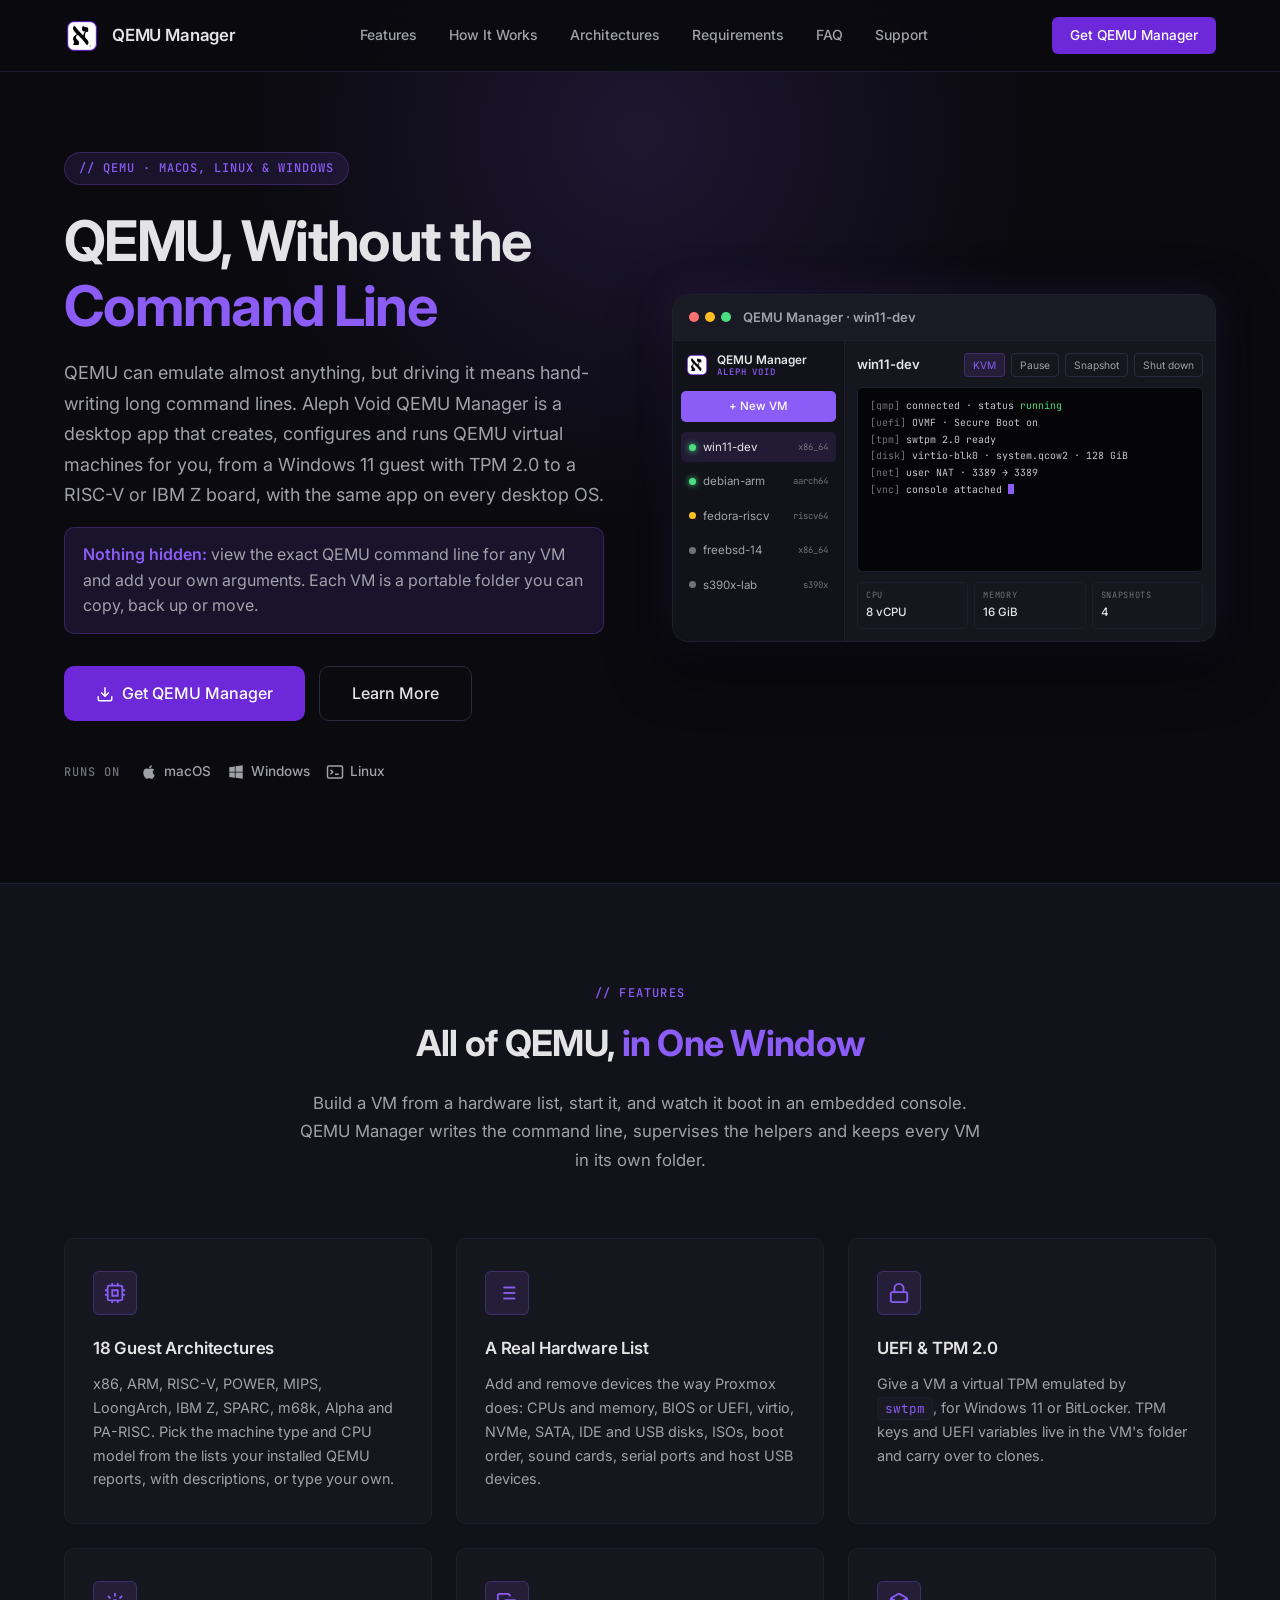
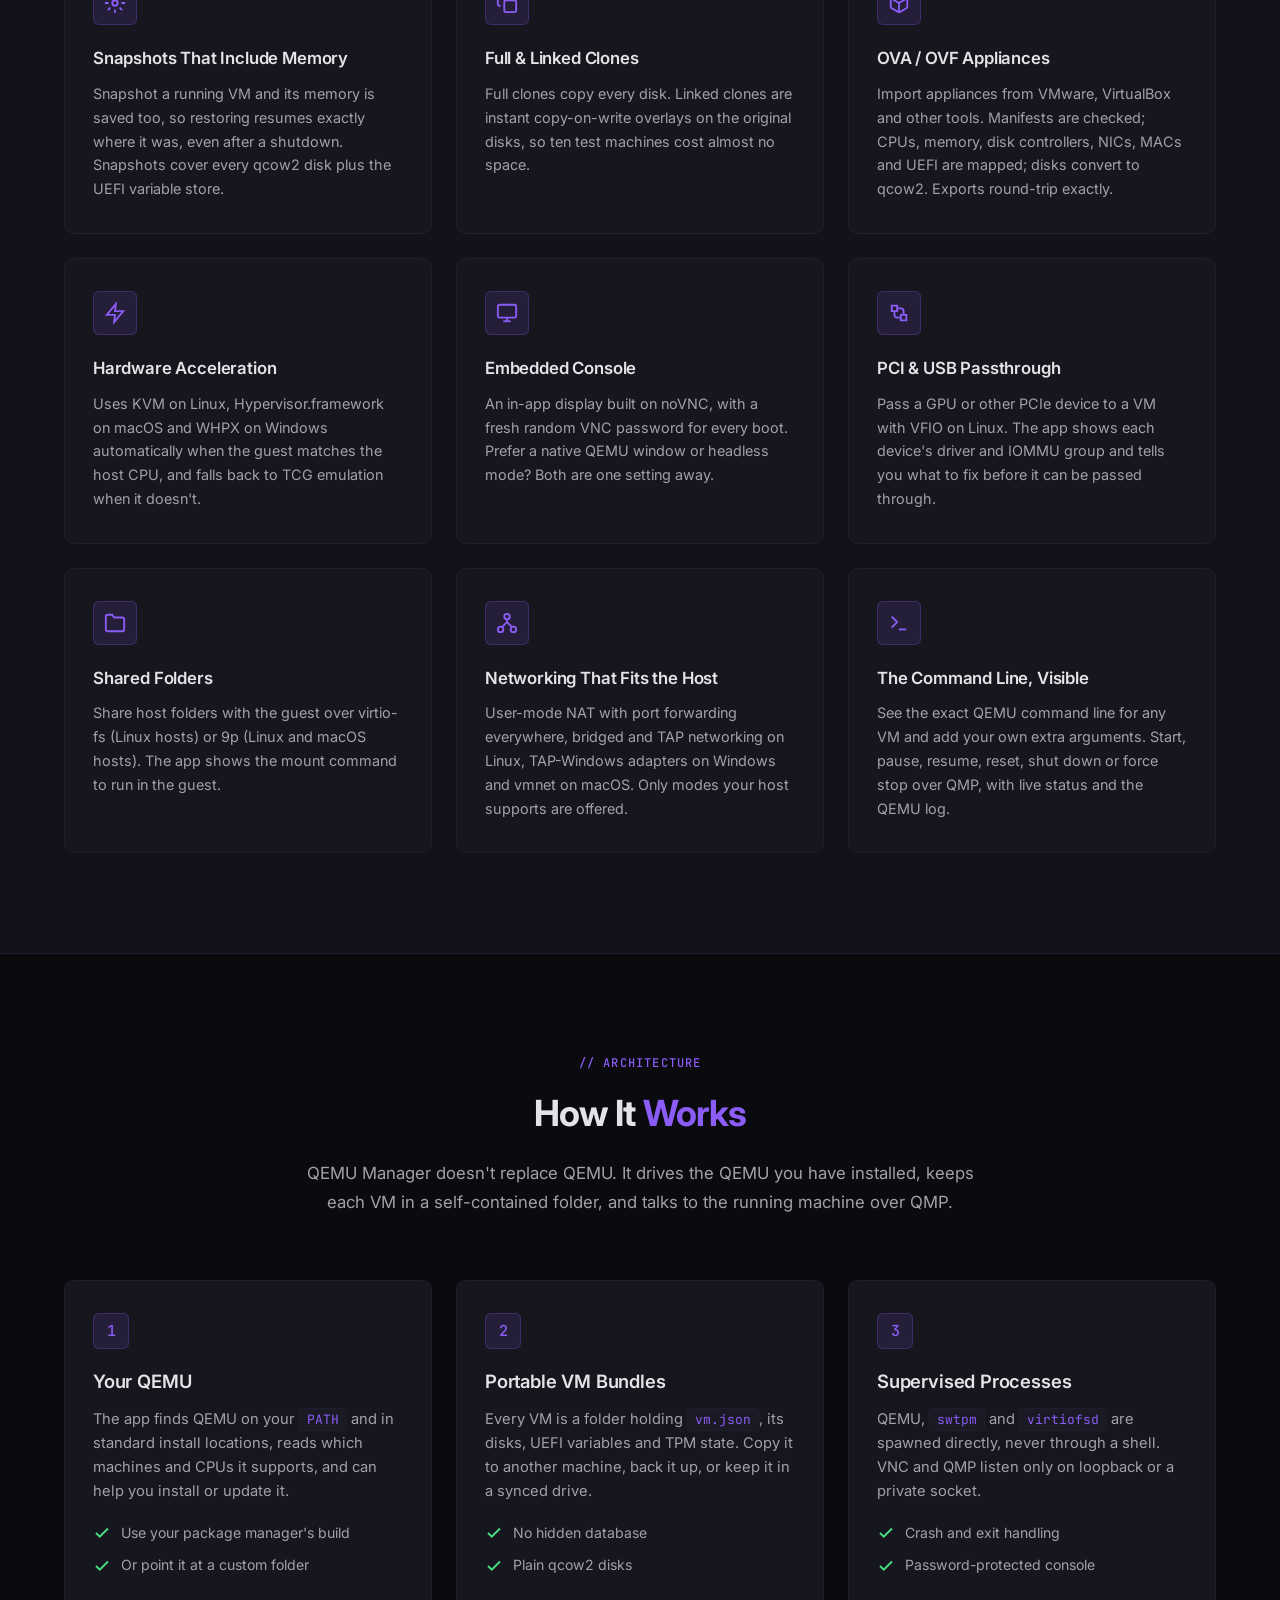
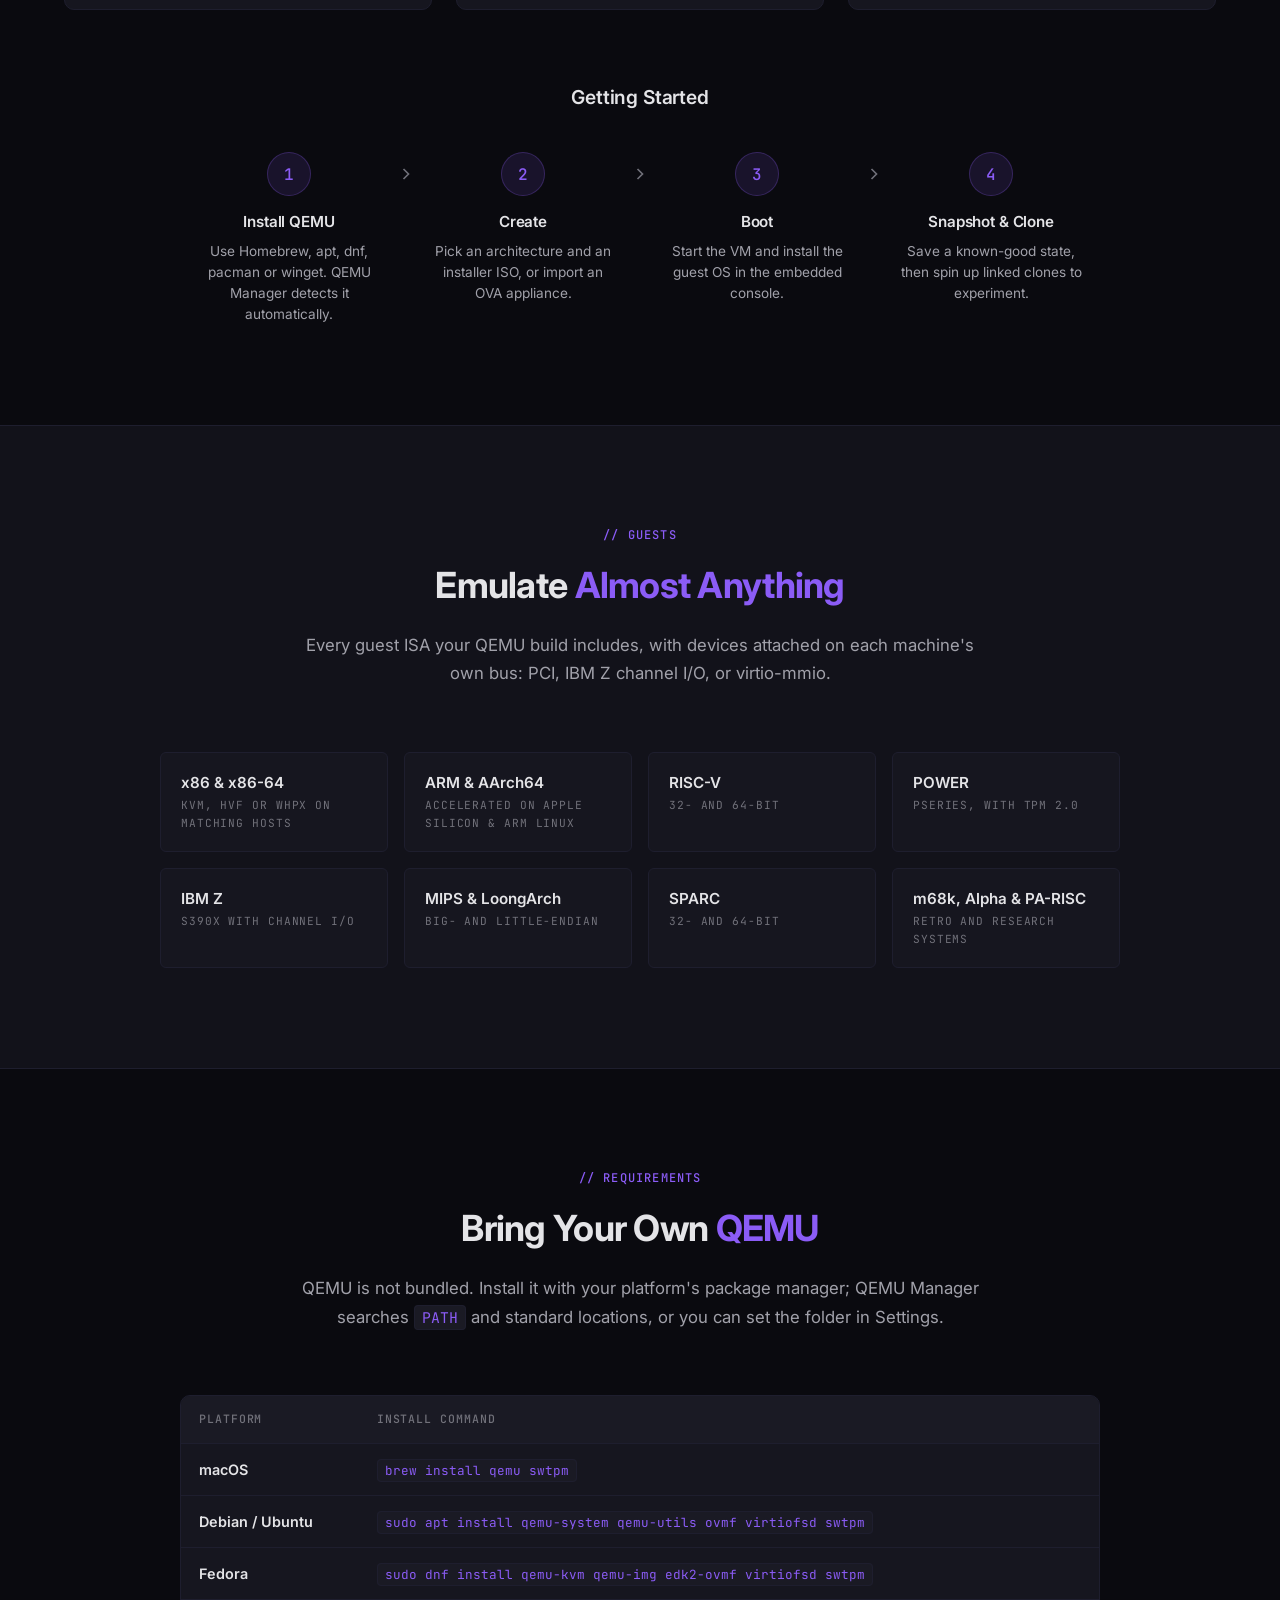
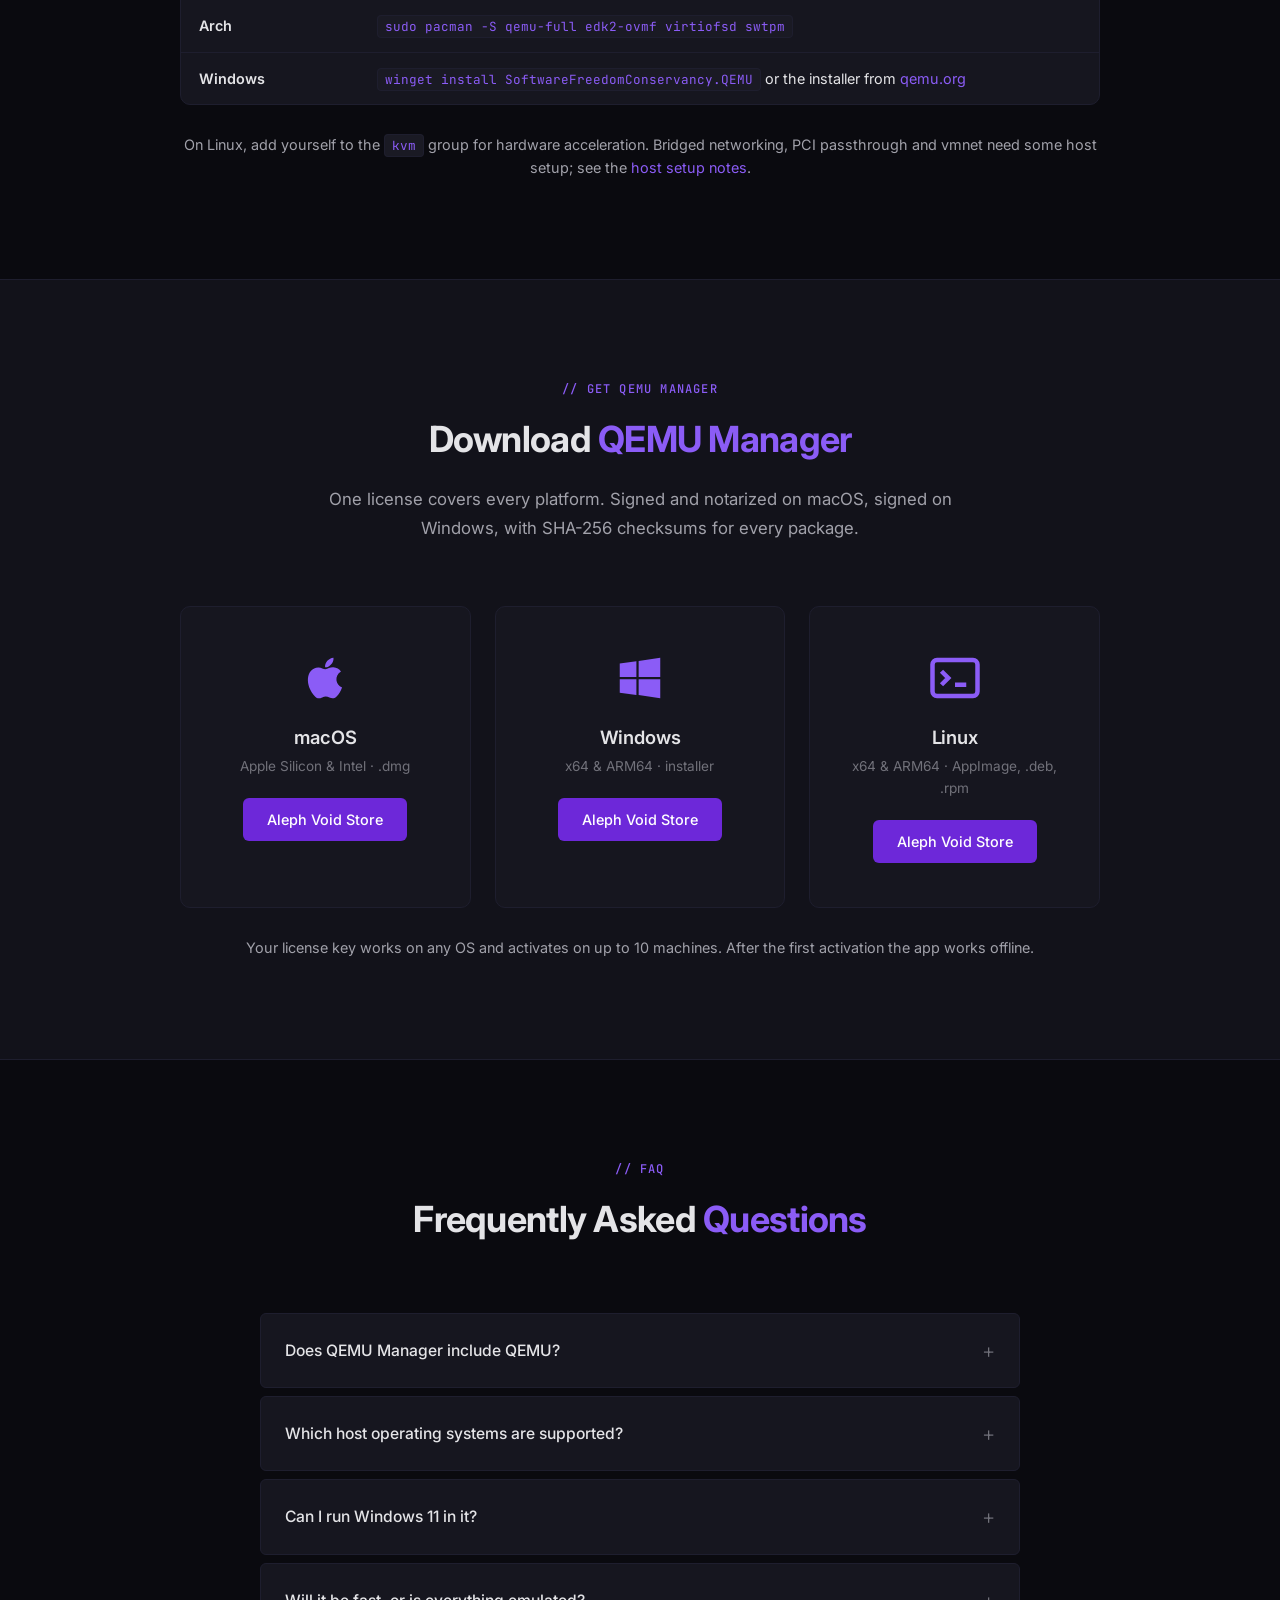
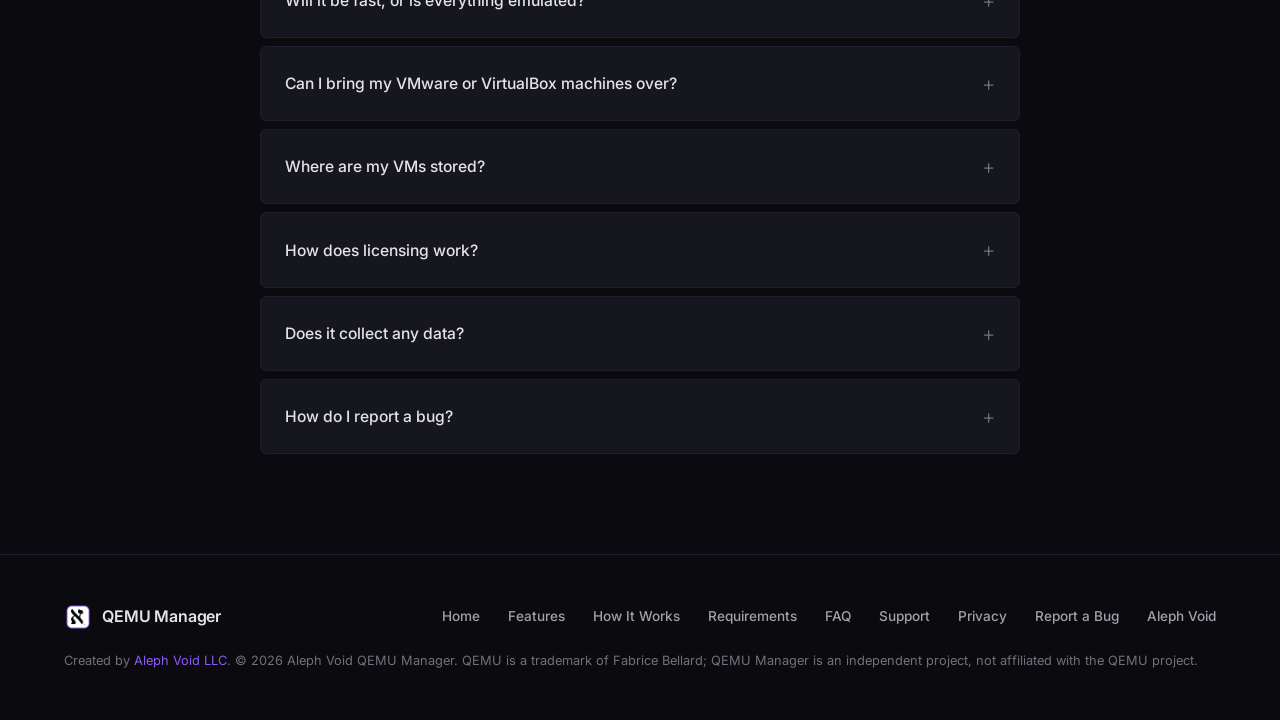
==== index.html @ 71106c8d "Add QEMU Manager marketing site Landing page, support page (GitHub issues) and privacy policy, style" ====
<!DOCTYPE html>
<html lang="en">
<head>
  <meta charset="UTF-8" />
  <meta name="viewport" content="width=device-width, initial-scale=1.0" />
  <title>Aleph Void QEMU Manager &mdash; Virtual Machines Without the Command Line</title>
  <meta name="description" content="Aleph Void QEMU Manager is a desktop app for creating, configuring and running QEMU virtual machines on macOS, Linux and Windows. 18 guest architectures, UEFI and TPM 2.0, snapshots, clones, OVA import/export, PCI passthrough and an embedded console." />
  <link rel="icon" href="/favicon.ico" sizes="48x48" />
  <link rel="icon" type="image/svg+xml" href="assets/img/logo.svg" />
  <link rel="icon" type="image/png" href="assets/img/app-icon.png" sizes="256x256" />

  <!-- Open Graph -->
  <meta property="og:type" content="website" />
  <meta property="og:site_name" content="Aleph Void QEMU Manager" />
  <meta property="og:url" content="https://qemu-manager.alephvoid.com/" />
  <meta property="og:title" content="Aleph Void QEMU Manager — Virtual Machines Without the Command Line" />
  <meta property="og:description" content="Create, configure and run QEMU virtual machines on macOS, Linux and Windows. 18 guest architectures, UEFI, TPM 2.0, snapshots, clones, OVA appliances and an embedded console." />
  <meta property="og:image" content="https://qemu-manager.alephvoid.com/assets/img/app-icon.png" />
  <meta property="og:image:type" content="image/png" />
  <meta property="og:image:width" content="256" />
  <meta property="og:image:height" content="256" />
  <meta property="og:image:alt" content="QEMU Manager icon" />

  <!-- Twitter Card -->
  <meta name="twitter:card" content="summary" />
  <meta name="twitter:title" content="Aleph Void QEMU Manager — Virtual Machines Without the Command Line" />
  <meta name="twitter:description" content="A desktop manager for QEMU virtual machines on macOS, Linux and Windows. 18 guest architectures, snapshots, clones, OVA import/export and an embedded console." />
  <meta name="twitter:image" content="https://qemu-manager.alephvoid.com/assets/img/app-icon.png" />
  <meta name="twitter:image:alt" content="QEMU Manager icon" />
  <link rel="preconnect" href="https://fonts.googleapis.com" />
  <link rel="preconnect" href="https://fonts.gstatic.com" crossorigin />
  <link href="https://fonts.googleapis.com/css2?family=Inter:wght@300;400;500;600;700&family=JetBrains+Mono:wght@400;500&display=swap" rel="stylesheet" />
  <link rel="stylesheet" href="styles.css" />
</head>
<body>
  <!-- Navigation -->
  <nav id="nav">
    <div class="nav-inner">
      <a href="#" class="nav-brand">
        <img class="nav-logo" src="assets/img/app-icon.png" alt="QEMU Manager" />
        <span>QEMU Manager</span>
      </a>
      <div class="nav-links">
        <a href="#features">Features</a>
        <a href="#how-it-works">How It Works</a>
        <a href="#architectures">Architectures</a>
        <a href="#requirements">Requirements</a>
        <a href="#faq">FAQ</a>
        <a href="support.html">Support</a>
      </div>
      <div class="nav-actions">
        <a href="#install" class="btn btn-sm btn-primary">Get QEMU Manager</a>
      </div>
      <button class="mobile-menu-btn" id="mobile-menu-btn" aria-label="Menu">
        <span></span><span></span><span></span>
      </button>
    </div>
    <div class="mobile-menu" id="mobile-menu">
      <a href="#features">Features</a>
      <a href="#how-it-works">How It Works</a>
      <a href="#architectures">Architectures</a>
      <a href="#requirements">Requirements</a>
      <a href="#faq">FAQ</a>
      <a href="support.html">Support</a>
      <a href="#install" class="btn btn-primary">Get QEMU Manager</a>
    </div>
  </nav>

  <!-- Hero -->
  <section class="hero">
    <div class="container">
      <div class="hero-content">
        <div class="hero-badge">// QEMU &middot; macOS, Linux &amp; Windows</div>
        <h1>QEMU, Without the<br /><span class="text-gradient">Command Line</span></h1>
        <p class="hero-subtitle">
          QEMU can emulate almost anything, but driving it means hand-writing long command lines.
          Aleph Void QEMU Manager is a desktop app that creates, configures and runs QEMU virtual
          machines for you, from a Windows&nbsp;11 guest with TPM&nbsp;2.0 to a RISC-V or IBM&nbsp;Z
          board, with the same app on every desktop OS.
        </p>
        <p class="hero-claim">
          <strong>Nothing hidden:</strong> view the exact QEMU command line for any VM and add your
          own arguments. Each VM is a portable folder you can copy, back up or move.
        </p>
        <div class="hero-actions">
          <a href="#install" class="btn btn-primary btn-lg">
            <svg viewBox="0 0 24 24" fill="none" stroke="currentColor" stroke-width="2" class="btn-icon"><path d="M21 15v4a2 2 0 0 1-2 2H5a2 2 0 0 1-2-2v-4"/><polyline points="7 10 12 15 17 10"/><line x1="12" y1="15" x2="12" y2="3"/></svg>
            Get QEMU Manager
          </a>
          <a href="#features" class="btn btn-outline btn-lg">Learn More</a>
        </div>
        <div class="hero-platforms">
          <span class="hero-platforms-label">Runs on</span>
          <div class="platform-icons">
            <div class="platform-icon" title="macOS (Apple Silicon and Intel)">
              <svg viewBox="0 0 24 24" fill="currentColor"><path d="M17.05 20.28c-.98.95-2.05.8-3.08.35-1.09-.46-2.09-.48-3.24 0-1.44.62-2.2.44-3.06-.35C2.79 15.25 3.51 7.59 9.05 7.31c1.35.07 2.29.74 3.08.8 1.18-.24 2.31-.93 3.57-.84 1.51.12 2.65.72 3.4 1.8-3.12 1.87-2.38 5.98.48 7.13-.57 1.5-1.31 2.99-2.54 4.09zM12.03 7.25c-.15-2.23 1.66-4.07 3.74-4.25.29 2.58-2.34 4.5-3.74 4.25z"/></svg>
              <span>macOS</span>
            </div>
            <div class="platform-icon" title="Windows (x64 and ARM64)">
              <svg viewBox="0 0 24 24" fill="currentColor"><path d="M3 5.6l7.4-1v7H3V5.6zm8.4-1.2L21 3v8.6h-9.6V4.4zM3 12.6h7.4v7l-7.4-1v-6zm8.4 0H21V21l-9.6-1.4v-7z"/></svg>
              <span>Windows</span>
            </div>
            <div class="platform-icon" title="Linux (x64 and ARM64)">
              <svg viewBox="0 0 24 24" fill="none" stroke="currentColor" stroke-width="2"><rect x="2" y="4" width="20" height="16" rx="2"/><polyline points="6 9 9 12 6 15"/><line x1="12" y1="15" x2="17" y2="15"/></svg>
              <span>Linux</span>
            </div>
          </div>
        </div>
      </div>

      <!-- App Mockup -->
      <div class="hero-visual">
        <div class="plugin-mockup qm-mockup" aria-hidden="true">
          <div class="plugin-header">
            <div class="plugin-dots"><span></span><span></span><span></span></div>
            <span class="plugin-title">QEMU Manager &middot; win11-dev</span>
          </div>
          <div class="qm-app">
            <nav class="qm-side">
              <div class="qm-brand"><img src="assets/img/app-icon.png" alt="" /><span>QEMU Manager<small>ALEPH VOID</small></span></div>
              <div class="qm-new">+ New VM</div>
              <div class="qm-vm active"><span class="qm-dot on"></span>win11-dev<small>x86_64</small></div>
              <div class="qm-vm"><span class="qm-dot on"></span>debian-arm<small>aarch64</small></div>
              <div class="qm-vm"><span class="qm-dot paused"></span>fedora-riscv<small>riscv64</small></div>
              <div class="qm-vm"><span class="qm-dot"></span>freebsd-14<small>x86_64</small></div>
              <div class="qm-vm"><span class="qm-dot"></span>s390x-lab<small>s390x</small></div>
            </nav>
            <div class="qm-main">
              <div class="qm-toolbar">
                <span class="qm-title">win11-dev</span>
                <span class="qm-chip accent">KVM</span>
                <span class="qm-chip">Pause</span>
                <span class="qm-chip">Snapshot</span>
                <span class="qm-chip">Shut down</span>
              </div>
              <div class="qm-console">
                <div><span class="dim">[qmp]</span> connected &middot; status <span class="ok">running</span></div>
                <div><span class="dim">[uefi]</span> OVMF &middot; Secure Boot on</div>
                <div><span class="dim">[tpm]</span> swtpm 2.0 ready</div>
                <div><span class="dim">[disk]</span> virtio-blk0 &middot; system.qcow2 &middot; 128 GiB</div>
                <div><span class="dim">[net]</span> user NAT &middot; 3389 &rarr; 3389</div>
                <div><span class="dim">[vnc]</span> console attached <span class="cursor"></span></div>
              </div>
              <div class="qm-stats">
                <div class="qm-stat"><small>CPU</small><span>8 vCPU</span></div>
                <div class="qm-stat"><small>Memory</small><span>16 GiB</span></div>
                <div class="qm-stat"><small>Snapshots</small><span>4</span></div>
              </div>
            </div>
          </div>
        </div>
      </div>
    </div>
  </section>

  <!-- Features -->
  <section id="features" class="features">
    <div class="container">
      <div class="section-header">
        <span class="section-label">// Features</span>
        <h2>All of QEMU, <span class="text-gradient">in One Window</span></h2>
        <p>Build a VM from a hardware list, start it, and watch it boot in an embedded console. QEMU Manager writes the command line, supervises the helpers and keeps every VM in its own folder.</p>
      </div>
      <div class="feature-grid">
        <div class="feature-card">
          <div class="feature-icon">
            <svg viewBox="0 0 24 24" fill="none" stroke="currentColor" stroke-width="2"><rect x="4" y="4" width="16" height="16" rx="2"/><path d="M9 9h6v6H9z"/><path d="M9 1v3M15 1v3M9 20v3M15 20v3M20 9h3M20 14h3M1 9h3M1 14h3"/></svg>
          </div>
          <h3>18 Guest Architectures</h3>
          <p>x86, ARM, RISC-V, POWER, MIPS, LoongArch, IBM&nbsp;Z, SPARC, m68k, Alpha and PA-RISC. Pick the machine type and CPU model from the lists your installed QEMU reports, with descriptions, or type your own.</p>
        </div>
        <div class="feature-card">
          <div class="feature-icon">
            <svg viewBox="0 0 24 24" fill="none" stroke="currentColor" stroke-width="2"><line x1="8" y1="6" x2="21" y2="6"/><line x1="8" y1="12" x2="21" y2="12"/><line x1="8" y1="18" x2="21" y2="18"/><line x1="3" y1="6" x2="3.01" y2="6"/><line x1="3" y1="12" x2="3.01" y2="12"/><line x1="3" y1="18" x2="3.01" y2="18"/></svg>
          </div>
          <h3>A Real Hardware List</h3>
          <p>Add and remove devices the way Proxmox does: CPUs and memory, BIOS or UEFI, virtio, NVMe, SATA, IDE and USB disks, ISOs, boot order, sound cards, serial ports and host USB devices.</p>
        </div>
        <div class="feature-card">
          <div class="feature-icon">
            <svg viewBox="0 0 24 24" fill="none" stroke="currentColor" stroke-width="2"><rect x="3" y="11" width="18" height="11" rx="2"/><path d="M7 11V7a5 5 0 0 1 10 0v4"/></svg>
          </div>
          <h3>UEFI &amp; TPM 2.0</h3>
          <p>Give a VM a virtual TPM emulated by <code>swtpm</code>, for Windows&nbsp;11 or BitLocker. TPM keys and UEFI variables live in the VM's folder and carry over to clones.</p>
        </div>
        <div class="feature-card">
          <div class="feature-icon">
            <svg viewBox="0 0 24 24" fill="none" stroke="currentColor" stroke-width="2"><circle cx="12" cy="12" r="3"/><path d="M12 1v4M12 19v4M4.2 4.2l2.8 2.8M17 17l2.8 2.8M1 12h4M19 12h4M4.2 19.8L7 17M17 7l2.8-2.8"/></svg>
          </div>
          <h3>Snapshots That Include Memory</h3>
          <p>Snapshot a running VM and its memory is saved too, so restoring resumes exactly where it was, even after a shutdown. Snapshots cover every qcow2 disk plus the UEFI variable store.</p>
        </div>
        <div class="feature-card">
          <div class="feature-icon">
            <svg viewBox="0 0 24 24" fill="none" stroke="currentColor" stroke-width="2"><rect x="9" y="9" width="13" height="13" rx="2"/><path d="M5 15H4a2 2 0 0 1-2-2V4a2 2 0 0 1 2-2h9a2 2 0 0 1 2 2v1"/></svg>
          </div>
          <h3>Full &amp; Linked Clones</h3>
          <p>Full clones copy every disk. Linked clones are instant copy-on-write overlays on the original disks, so ten test machines cost almost no space.</p>
        </div>
        <div class="feature-card">
          <div class="feature-icon">
            <svg viewBox="0 0 24 24" fill="none" stroke="currentColor" stroke-width="2"><path d="M21 16V8a2 2 0 0 0-1-1.73l-7-4a2 2 0 0 0-2 0l-7 4A2 2 0 0 0 3 8v8a2 2 0 0 0 1 1.73l7 4a2 2 0 0 0 2 0l7-4A2 2 0 0 0 21 16z"/><polyline points="3.27 6.96 12 12.01 20.73 6.96"/><line x1="12" y1="22.08" x2="12" y2="12"/></svg>
          </div>
          <h3>OVA / OVF Appliances</h3>
          <p>Import appliances from VMware, VirtualBox and other tools. Manifests are checked; CPUs, memory, disk controllers, NICs, MACs and UEFI are mapped; disks convert to qcow2. Exports round-trip exactly.</p>
        </div>
        <div class="feature-card">
          <div class="feature-icon">
            <svg viewBox="0 0 24 24" fill="none" stroke="currentColor" stroke-width="2"><polygon points="13 2 3 14 12 14 11 22 21 10 12 10 13 2"/></svg>
          </div>
          <h3>Hardware Acceleration</h3>
          <p>Uses KVM on Linux, Hypervisor.framework on macOS and WHPX on Windows automatically when the guest matches the host CPU, and falls back to TCG emulation when it doesn't.</p>
        </div>
        <div class="feature-card">
          <div class="feature-icon">
            <svg viewBox="0 0 24 24" fill="none" stroke="currentColor" stroke-width="2"><rect x="2" y="3" width="20" height="14" rx="2"/><line x1="8" y1="21" x2="16" y2="21"/><line x1="12" y1="17" x2="12" y2="21"/></svg>
          </div>
          <h3>Embedded Console</h3>
          <p>An in-app display built on noVNC, with a fresh random VNC password for every boot. Prefer a native QEMU window or headless mode? Both are one setting away.</p>
        </div>
        <div class="feature-card">
          <div class="feature-icon">
            <svg viewBox="0 0 24 24" fill="none" stroke="currentColor" stroke-width="2"><path d="M4 4h6v6H4zM14 14h6v6h-6z"/><path d="M10 7h4a3 3 0 0 1 3 3v4M14 17h-4a3 3 0 0 1-3-3v-4"/></svg>
          </div>
          <h3>PCI &amp; USB Passthrough</h3>
          <p>Pass a GPU or other PCIe device to a VM with VFIO on Linux. The app shows each device's driver and IOMMU group and tells you what to fix before it can be passed through.</p>
        </div>
        <div class="feature-card">
          <div class="feature-icon">
            <svg viewBox="0 0 24 24" fill="none" stroke="currentColor" stroke-width="2"><path d="M22 19a2 2 0 0 1-2 2H4a2 2 0 0 1-2-2V5a2 2 0 0 1 2-2h5l2 3h9a2 2 0 0 1 2 2z"/></svg>
          </div>
          <h3>Shared Folders</h3>
          <p>Share host folders with the guest over virtio-fs (Linux hosts) or 9p (Linux and macOS hosts). The app shows the mount command to run in the guest.</p>
        </div>
        <div class="feature-card">
          <div class="feature-icon">
            <svg viewBox="0 0 24 24" fill="none" stroke="currentColor" stroke-width="2"><circle cx="12" cy="5" r="3"/><circle cx="5" cy="19" r="3"/><circle cx="19" cy="19" r="3"/><path d="M12 8v3M12 11l-5.5 5.5M12 11l5.5 5.5"/></svg>
          </div>
          <h3>Networking That Fits the Host</h3>
          <p>User-mode NAT with port forwarding everywhere, bridged and TAP networking on Linux, TAP-Windows adapters on Windows and vmnet on macOS. Only modes your host supports are offered.</p>
        </div>
        <div class="feature-card">
          <div class="feature-icon">
            <svg viewBox="0 0 24 24" fill="none" stroke="currentColor" stroke-width="2"><polyline points="4 17 10 11 4 5"/><line x1="12" y1="19" x2="20" y2="19"/></svg>
          </div>
          <h3>The Command Line, Visible</h3>
          <p>See the exact QEMU command line for any VM and add your own extra arguments. Start, pause, resume, reset, shut down or force stop over QMP, with live status and the QEMU log.</p>
        </div>
      </div>
    </div>
  </section>

  <!-- How It Works -->
  <section id="how-it-works" class="how-it-works">
    <div class="container">
      <div class="section-header">
        <span class="section-label">// Architecture</span>
        <h2>How It <span class="text-gradient">Works</span></h2>
        <p>QEMU Manager doesn't replace QEMU. It drives the QEMU you have installed, keeps each VM in a self-contained folder, and talks to the running machine over QMP.</p>
      </div>
      <div class="modes-grid">
        <div class="mode-card">
          <div class="mode-number">1</div>
          <h3>Your QEMU</h3>
          <p class="mode-desc">The app finds QEMU on your <code>PATH</code> and in standard install locations, reads which machines and CPUs it supports, and can help you install or update it.</p>
          <ul class="mode-details">
            <li>
              <svg viewBox="0 0 24 24" fill="none" stroke="var(--color-success)" stroke-width="2.5"><polyline points="20 6 9 17 4 12"/></svg>
              Use your package manager's build
            </li>
            <li>
              <svg viewBox="0 0 24 24" fill="none" stroke="var(--color-success)" stroke-width="2.5"><polyline points="20 6 9 17 4 12"/></svg>
              Or point it at a custom folder
            </li>
          </ul>
        </div>
        <div class="mode-card">
          <div class="mode-number">2</div>
          <h3>Portable VM Bundles</h3>
          <p class="mode-desc">Every VM is a folder holding <code>vm.json</code>, its disks, UEFI variables and TPM state. Copy it to another machine, back it up, or keep it in a synced drive.</p>
          <ul class="mode-details">
            <li>
              <svg viewBox="0 0 24 24" fill="none" stroke="var(--color-success)" stroke-width="2.5"><polyline points="20 6 9 17 4 12"/></svg>
              No hidden database
            </li>
            <li>
              <svg viewBox="0 0 24 24" fill="none" stroke="var(--color-success)" stroke-width="2.5"><polyline points="20 6 9 17 4 12"/></svg>
              Plain qcow2 disks
            </li>
          </ul>
        </div>
        <div class="mode-card">
          <div class="mode-number">3</div>
          <h3>Supervised Processes</h3>
          <p class="mode-desc">QEMU, <code>swtpm</code> and <code>virtiofsd</code> are spawned directly, never through a shell. VNC and QMP listen only on loopback or a private socket.</p>
          <ul class="mode-details">
            <li>
              <svg viewBox="0 0 24 24" fill="none" stroke="var(--color-success)" stroke-width="2.5"><polyline points="20 6 9 17 4 12"/></svg>
              Crash and exit handling
            </li>
            <li>
              <svg viewBox="0 0 24 24" fill="none" stroke="var(--color-success)" stroke-width="2.5"><polyline points="20 6 9 17 4 12"/></svg>
              Password-protected console
            </li>
          </ul>
        </div>
      </div>
      <div class="workflow-steps">
        <h3 class="workflow-title">Getting Started</h3>
        <div class="steps">
          <div class="step">
            <div class="step-num">1</div>
            <div class="step-content">
              <h4>Install QEMU</h4>
              <p>Use Homebrew, apt, dnf, pacman or winget. QEMU Manager detects it automatically.</p>
            </div>
          </div>
          <div class="step-arrow">
            <svg viewBox="0 0 24 24" fill="none" stroke="currentColor" stroke-width="2"><polyline points="9 18 15 12 9 6"/></svg>
          </div>
          <div class="step">
            <div class="step-num">2</div>
            <div class="step-content">
              <h4>Create</h4>
              <p>Pick an architecture and an installer ISO, or import an OVA appliance.</p>
            </div>
          </div>
          <div class="step-arrow">
            <svg viewBox="0 0 24 24" fill="none" stroke="currentColor" stroke-width="2"><polyline points="9 18 15 12 9 6"/></svg>
          </div>
          <div class="step">
            <div class="step-num">3</div>
            <div class="step-content">
              <h4>Boot</h4>
              <p>Start the VM and install the guest OS in the embedded console.</p>
            </div>
          </div>
          <div class="step-arrow">
            <svg viewBox="0 0 24 24" fill="none" stroke="currentColor" stroke-width="2"><polyline points="9 18 15 12 9 6"/></svg>
          </div>
          <div class="step">
            <div class="step-num">4</div>
            <div class="step-content">
              <h4>Snapshot &amp; Clone</h4>
              <p>Save a known-good state, then spin up linked clones to experiment.</p>
            </div>
          </div>
        </div>
      </div>
    </div>
  </section>

  <!-- Architectures -->
  <section id="architectures" class="hardware">
    <div class="container">
      <div class="section-header">
        <span class="section-label">// Guests</span>
        <h2>Emulate <span class="text-gradient">Almost Anything</span></h2>
        <p>Every guest ISA your QEMU build includes, with devices attached on each machine's own bus: PCI, IBM&nbsp;Z channel I/O, or virtio-mmio.</p>
      </div>
      <div class="hardware-grid">
        <div class="hardware-item">
          <div class="name">x86 &amp; x86-64</div>
          <div class="label">KVM, HVF or WHPX on matching hosts</div>
        </div>
        <div class="hardware-item">
          <div class="name">ARM &amp; AArch64</div>
          <div class="label">Accelerated on Apple Silicon &amp; ARM Linux</div>
        </div>
        <div class="hardware-item">
          <div class="name">RISC-V</div>
          <div class="label">32- and 64-bit</div>
        </div>
        <div class="hardware-item">
          <div class="name">POWER</div>
          <div class="label">pseries, with TPM 2.0</div>
        </div>
        <div class="hardware-item">
          <div class="name">IBM Z</div>
          <div class="label">s390x with channel I/O</div>
        </div>
        <div class="hardware-item">
          <div class="name">MIPS &amp; LoongArch</div>
          <div class="label">Big- and little-endian</div>
        </div>
        <div class="hardware-item">
          <div class="name">SPARC</div>
          <div class="label">32- and 64-bit</div>
        </div>
        <div class="hardware-item">
          <div class="name">m68k, Alpha &amp; PA-RISC</div>
          <div class="label">Retro and research systems</div>
        </div>
      </div>
    </div>
  </section>

  <!-- Requirements -->
  <section id="requirements" class="docs">
    <div class="container">
      <div class="section-header">
        <span class="section-label">// Requirements</span>
        <h2>Bring Your Own <span class="text-gradient">QEMU</span></h2>
        <p>QEMU is not bundled. Install it with your platform's package manager; QEMU Manager searches <code>PATH</code> and standard locations, or you can set the folder in Settings.</p>
      </div>
      <div class="req-table-wrap">
        <table class="req-table">
          <thead>
            <tr><th>Platform</th><th>Install command</th></tr>
          </thead>
          <tbody>
            <tr><td>macOS</td><td><code>brew install qemu swtpm</code></td></tr>
            <tr><td>Debian / Ubuntu</td><td><code>sudo apt install qemu-system qemu-utils ovmf virtiofsd swtpm</code></td></tr>
            <tr><td>Fedora</td><td><code>sudo dnf install qemu-kvm qemu-img edk2-ovmf virtiofsd swtpm</code></td></tr>
            <tr><td>Arch</td><td><code>sudo pacman -S qemu-full edk2-ovmf virtiofsd swtpm</code></td></tr>
            <tr><td>Windows</td><td><code>winget install SoftwareFreedomConservancy.QEMU</code> or the installer from <a href="https://www.qemu.org/download/" target="_blank" rel="noopener">qemu.org</a></td></tr>
          </tbody>
        </table>
      </div>
      <p class="install-note">On Linux, add yourself to the <code>kvm</code> group for hardware acceleration. Bridged networking, PCI passthrough and vmnet need some host setup; see the <a href="support.html#host-setup">host setup notes</a>.</p>
    </div>
  </section>

  <!-- Install -->
  <section id="install" class="install">
    <div class="container">
      <div class="section-header">
        <span class="section-label">// Get QEMU Manager</span>
        <h2>Download <span class="text-gradient">QEMU Manager</span></h2>
        <p>One license covers every platform. Signed and notarized on macOS, signed on Windows, with SHA-256 checksums for every package.</p>
      </div>
      <div class="install-grid install-grid--3">
        <a href="https://store.alephvoid.com/l/qemu-manager" class="install-card">
          <svg class="install-platform-icon" viewBox="0 0 24 24" fill="currentColor"><path d="M17.05 20.28c-.98.95-2.05.8-3.08.35-1.09-.46-2.09-.48-3.24 0-1.44.62-2.2.44-3.06-.35C2.79 15.25 3.51 7.59 9.05 7.31c1.35.07 2.29.74 3.08.8 1.18-.24 2.31-.93 3.57-.84 1.51.12 2.65.72 3.4 1.8-3.12 1.87-2.38 5.98.48 7.13-.57 1.5-1.31 2.99-2.54 4.09zM12.03 7.25c-.15-2.23 1.66-4.07 3.74-4.25.29 2.58-2.34 4.5-3.74 4.25z"/></svg>
          <h3>macOS</h3>
          <p>Apple Silicon &amp; Intel &middot; .dmg</p>
          <span class="install-btn">Aleph Void Store</span>
        </a>
        <a href="https://store.alephvoid.com/l/qemu-manager" class="install-card">
          <svg class="install-platform-icon" viewBox="0 0 24 24" fill="currentColor"><path d="M3 5.6l7.4-1v7H3V5.6zm8.4-1.2L21 3v8.6h-9.6V4.4zM3 12.6h7.4v7l-7.4-1v-6zm8.4 0H21V21l-9.6-1.4v-7z"/></svg>
          <h3>Windows</h3>
          <p>x64 &amp; ARM64 &middot; installer</p>
          <span class="install-btn">Aleph Void Store</span>
        </a>
        <a href="https://store.alephvoid.com/l/qemu-manager" class="install-card">
          <svg class="install-platform-icon" viewBox="0 0 24 24" fill="none" stroke="currentColor" stroke-width="2"><rect x="2" y="4" width="20" height="16" rx="2"/><polyline points="6 9 9 12 6 15"/><line x1="12" y1="15" x2="17" y2="15"/></svg>
          <h3>Linux</h3>
          <p>x64 &amp; ARM64 &middot; AppImage, .deb, .rpm</p>
          <span class="install-btn">Aleph Void Store</span>
        </a>
      </div>
      <p class="install-note">Your license key works on any OS and activates on up to 10 machines. After the first activation the app works offline.</p>
    </div>
  </section>

  <!-- FAQ -->
  <section id="faq" class="faq">
    <div class="container">
      <div class="section-header">
        <span class="section-label">// FAQ</span>
        <h2>Frequently Asked <span class="text-gradient">Questions</span></h2>
      </div>
      <div class="faq-list">
        <details class="faq-item">
          <summary>Does QEMU Manager include QEMU?</summary>
          <p>No. QEMU is a separate program (GPL-2.0) that QEMU Manager runs as an external process; it is not linked or distributed with the app. Install it with your platform's package manager (see <a href="#requirements">Requirements</a>), and the app's QEMU page can help you install or update it.</p>
        </details>
        <details class="faq-item">
          <summary>Which host operating systems are supported?</summary>
          <p>macOS (Apple Silicon and Intel), Windows (x64 and ARM64) and Linux (x64 and ARM64). Some features depend on the host: PCI passthrough and virtio-fs are Linux-only, 9p shared folders need a Linux or macOS host, and TPM 2.0 is unavailable on Windows hosts because QEMU's Windows build has no TPM emulator backend.</p>
        </details>
        <details class="faq-item">
          <summary>Can I run Windows 11 in it?</summary>
          <p>Yes. Windows&nbsp;11 needs UEFI firmware and a TPM&nbsp;2.0. Install <code>swtpm</code> on a Linux or macOS host, choose UEFI and add a TPM in the VM's hardware list. On an x86-64 host with KVM, Hypervisor.framework or WHPX it runs with hardware acceleration.</p>
        </details>
        <details class="faq-item">
          <summary>Will it be fast, or is everything emulated?</summary>
          <p>When the guest architecture matches your CPU, QEMU Manager picks the host's accelerator automatically: KVM on Linux, Hypervisor.framework on macOS, WHPX on Windows. Other architectures run under TCG emulation, which is slower but works everywhere.</p>
        </details>
        <details class="faq-item">
          <summary>Can I bring my VMware or VirtualBox machines over?</summary>
          <p>Yes, export them as OVA or OVF and import them. QEMU Manager checks the manifest, maps CPUs, memory, disk controllers, NICs, MAC addresses and UEFI, and converts the disks to qcow2. It can also export OVAs with stream-optimized VMDK disks and a SHA-256 manifest.</p>
        </details>
        <details class="faq-item">
          <summary>Where are my VMs stored?</summary>
          <p>Each VM is a folder (a "bundle") holding <code>vm.json</code>, its disks, UEFI variables and TPM state. Nothing is kept in a hidden database, so you can back up, copy or move a VM like any other folder.</p>
        </details>
        <details class="faq-item">
          <summary>How does licensing work?</summary>
          <p>Buy once from the Aleph Void Store and you get a license key that works on macOS, Windows and Linux, on up to 10 machines. The key is checked with Gumroad the first time, then periodically; the app keeps working offline for weeks between checks, and a network hiccup never locks a running session.</p>
        </details>
        <details class="faq-item">
          <summary>Does it collect any data?</summary>
          <p>No analytics or telemetry. The app only goes online to verify your license key with Gumroad and, when you ask it to, to check for QEMU updates. See the <a href="privacy.html">Privacy Policy</a>.</p>
        </details>
        <details class="faq-item">
          <summary>How do I report a bug?</summary>
          <p>Open an issue on our <a href="https://github.com/aleph-void/qemu-manager.alephvoid.com/issues" target="_blank" rel="noopener">GitHub issue tracker</a>, or see the <a href="support.html">Support page</a>. Include your host OS, QEMU version, the guest architecture and the steps to reproduce.</p>
        </details>
      </div>
    </div>
  </section>

  <!-- Footer -->
  <footer class="footer">
    <div class="container">
      <div class="footer-inner">
        <div class="footer-brand">
          <img class="footer-logo" src="assets/img/app-icon.png" alt="QEMU Manager" />
          <span>QEMU Manager</span>
        </div>
        <div class="footer-links">
          <a href="index.html">Home</a>
          <a href="#features">Features</a>
          <a href="#how-it-works">How It Works</a>
          <a href="#requirements">Requirements</a>
          <a href="#faq">FAQ</a>
          <a href="support.html">Support</a>
          <a href="privacy.html">Privacy</a>
          <a href="https://github.com/aleph-void/qemu-manager.alephvoid.com/issues" target="_blank" rel="noopener">Report a Bug</a>
          <a href="https://alephvoid.com" target="_blank" rel="noopener">Aleph Void</a>
        </div>
        <p class="footer-copy">Created by <a href="https://alephvoid.com" target="_blank" rel="noopener">Aleph Void LLC</a>. &copy; 2026 Aleph Void QEMU Manager. QEMU is a trademark of Fabrice Bellard; QEMU Manager is an independent project, not affiliated with the QEMU project.</p>
      </div>
    </div>
  </footer>

  <script src="main.js"></script>
</body>
</html>
---- styles.css ----
/* ===== Design Tokens (Aleph Void palette, dark-only) ===== */
:root {
  --color-bg: #0a0a0f;
  --color-bg-alt: #12121a;
  --color-bg-card: #16161f;
  --color-surface: #1a1a24;
  --color-border: #1e1e2e;
  --color-border-strong: #2a2a3d;
  --color-text: #e4e4e7;
  --color-text-secondary: #a1a1aa;
  --color-text-muted: #71717a;
  --color-accent: #6d28d9;
  --color-accent-light: #8b5cf6;
  --color-accent-hover: #7c3aed;
  --color-accent-soft: rgba(139, 92, 246, 0.12);
  --color-accent-glow: rgba(139, 92, 246, 0.15);
  --color-accent-border: rgba(139, 92, 246, 0.25);
  --color-success: #4ade80;
  --color-warn: #fbbf24;
  --color-error: #f87171;
  --shadow-sm: 0 1px 2px rgba(0,0,0,.3);
  --shadow-md: 0 4px 12px rgba(0,0,0,.4);
  --shadow-lg: 0 12px 40px rgba(0,0,0,.5);
  --shadow-xl: 0 20px 60px rgba(0,0,0,.6);
  --shadow-glow: 0 0 40px rgba(139, 92, 246, 0.15);
  --radius-sm: 6px;
  --radius-md: 10px;
  --radius-lg: 16px;
  --radius-xl: 24px;
  --font-sans: 'Inter', -apple-system, BlinkMacSystemFont, 'Segoe UI', sans-serif;
  --font-mono: 'JetBrains Mono', 'Fira Code', monospace;
  --nav-height: 72px;
}

/* ===== Reset & Base ===== */
*, *::before, *::after {
  box-sizing: border-box;
  margin: 0;
  padding: 0;
}

html {
  scroll-behavior: smooth;
  scroll-padding-top: calc(var(--nav-height) + 24px);
}

body {
  font-family: var(--font-sans);
  background: var(--color-bg);
  color: var(--color-text);
  line-height: 1.6;
  -webkit-font-smoothing: antialiased;
  -moz-osx-font-smoothing: grayscale;
  overflow-x: hidden;
}

.container {
  max-width: 1200px;
  margin: 0 auto;
  padding: 0 24px;
}

a {
  color: var(--color-accent-light);
  text-decoration: none;
  transition: color .15s;
}
a:hover { color: #a78bfa; }

code {
  font-family: var(--font-mono);
  font-size: .88em;
  background: var(--color-surface);
  border: 1px solid var(--color-border);
  color: var(--color-accent-light);
  padding: 2px 7px;
  border-radius: 4px;
}

/* ===== Buttons ===== */
.btn {
  display: inline-flex;
  align-items: center;
  gap: 8px;
  padding: 12px 24px;
  border-radius: var(--radius-sm);
  font-weight: 500;
  font-size: .95rem;
  cursor: pointer;
  transition: all .2s;
  border: none;
  text-decoration: none;
}
.btn-primary {
  background: var(--color-accent);
  color: #fff;
}
.btn-primary:hover {
  background: var(--color-accent-light);
  color: #fff;
  transform: translateY(-1px);
}
.btn-outline {
  background: transparent;
  color: var(--color-text);
  border: 1px solid var(--color-border-strong);
}
.btn-outline:hover {
  border-color: var(--color-accent);
  color: var(--color-accent-light);
}
.btn-lg {
  padding: 14px 32px;
  font-size: 1rem;
  border-radius: var(--radius-md);
}
.btn-sm {
  padding: 8px 18px;
  font-size: .85rem;
}
.btn-icon {
  width: 18px;
  height: 18px;
}

/* ===== Navigation ===== */
#nav {
  position: fixed;
  top: 0;
  left: 0;
  right: 0;
  height: var(--nav-height);
  background: rgba(10, 10, 15, 0.85);
  backdrop-filter: blur(12px);
  -webkit-backdrop-filter: blur(12px);
  border-bottom: 1px solid var(--color-border);
  z-index: 100;
  transition: background .2s;
}
.nav-inner {
  max-width: 1200px;
  margin: 0 auto;
  padding: 0 24px;
  height: 100%;
  display: flex;
  align-items: center;
  justify-content: space-between;
}
.nav-brand {
  display: flex;
  align-items: center;
  gap: 12px;
  font-weight: 600;
  font-size: 1.05rem;
  letter-spacing: -0.01em;
  color: var(--color-text);
}
.nav-brand:hover { color: var(--color-text); }
.nav-logo {
  width: 36px;
  height: 36px;
  border-radius: 8px;
  object-fit: cover;
}
.nav-links {
  display: flex;
  gap: 32px;
}
.nav-links a {
  color: var(--color-text-secondary);
  font-size: .875rem;
  font-weight: 500;
  transition: color .15s;
}
.nav-links a:hover {
  color: var(--color-text);
}
.nav-actions {
  display: flex;
  align-items: center;
  gap: 12px;
}

.mobile-menu-btn {
  display: none;
  flex-direction: column;
  gap: 5px;
  border: none;
  background: none;
  cursor: pointer;
  padding: 4px;
}
.mobile-menu-btn span {
  display: block;
  width: 22px;
  height: 2px;
  background: var(--color-text);
  border-radius: 2px;
  transition: all .2s;
}
.mobile-menu {
  display: none;
  flex-direction: column;
  gap: 4px;
  padding: 12px 24px 20px;
  background: var(--color-bg);
  border-bottom: 1px solid var(--color-border);
}
.mobile-menu a {
  color: var(--color-text-secondary);
  font-size: .95rem;
  font-weight: 500;
  padding: 10px 0;
}
.mobile-menu.open { display: flex; }

/* ===== Hero ===== */
.hero {
  padding: calc(var(--nav-height) + 80px) 0 100px;
  position: relative;
  overflow: hidden;
}
.hero::before {
  content: '';
  position: absolute;
  top: -30%;
  left: 50%;
  transform: translateX(-50%);
  width: 800px;
  height: 800px;
  background: radial-gradient(circle, var(--color-accent-glow) 0%, transparent 70%);
  pointer-events: none;
  z-index: 0;
}
.hero .container {
  display: grid;
  grid-template-columns: 1fr 1fr;
  gap: 64px;
  align-items: center;
  position: relative;
  z-index: 1;
}
.hero-badge {
  display: inline-flex;
  align-items: center;
  padding: 6px 14px;
  background: var(--color-accent-soft);
  color: var(--color-accent-light);
  font-family: var(--font-mono);
  font-size: .75rem;
  font-weight: 500;
  text-transform: uppercase;
  letter-spacing: .08em;
  border: 1px solid var(--color-accent-border);
  border-radius: 100px;
  margin-bottom: 24px;
}
.hero h1 {
  font-size: clamp(2.25rem, 5vw, 3.5rem);
  font-weight: 700;
  line-height: 1.15;
  letter-spacing: -.03em;
  margin-bottom: 20px;
}
.text-gradient {
  color: var(--color-accent-light);
}
.hero-subtitle {
  font-size: 1.125rem;
  color: var(--color-text-secondary);
  max-width: 540px;
  margin-bottom: 32px;
  line-height: 1.7;
}
.hero-claim {
  font-size: 1rem;
  color: var(--color-text-secondary);
  max-width: 540px;
  margin: -16px 0 32px;
  padding: 14px 18px;
  line-height: 1.6;
  background: var(--color-accent-soft);
  border: 1px solid var(--color-accent-border);
  border-radius: 10px;
}
.hero-claim strong {
  color: var(--color-accent-light);
  font-weight: 600;
}
.hero-claim em {
  font-style: normal;
  color: var(--color-accent-light);
}
.hero-actions {
  display: flex;
  gap: 14px;
  margin-bottom: 40px;
  flex-wrap: wrap;
}
.hero-demo-note {
  font-size: .95rem;
  color: var(--color-text-secondary);
  margin: -24px 0 40px;
}
.hero-demo-note a {
  color: var(--color-accent-light);
  text-decoration: underline;
  text-underline-offset: 3px;
}
.hero-demo-note a:hover {
  color: var(--color-accent-hover);
}
.hero-platforms {
  display: flex;
  align-items: center;
  gap: 20px;
  flex-wrap: wrap;
}
.hero-platforms-label {
  font-family: var(--font-mono);
  font-size: .75rem;
  color: var(--color-text-muted);
  text-transform: uppercase;
  letter-spacing: .08em;
  font-weight: 500;
}
.platform-icons {
  display: flex;
  gap: 16px;
  flex-wrap: wrap;
}
.platform-icon {
  display: flex;
  align-items: center;
  gap: 6px;
  color: var(--color-text-secondary);
  font-size: .85rem;
  font-weight: 500;
}
.platform-icon svg {
  width: 18px;
  height: 18px;
}

/* ===== Scope Mockup ===== */
.hero-visual {
  display: flex;
  justify-content: center;
}
.scope-mockup {
  width: 100%;
  max-width: 460px;
  background: var(--color-bg-card);
  border: 1px solid var(--color-border);
  border-radius: var(--radius-lg);
  box-shadow: var(--shadow-xl), var(--shadow-glow);
  overflow: hidden;
}
.scope-header {
  display: flex;
  align-items: center;
  gap: 12px;
  padding: 12px 16px;
  background: var(--color-surface);
  border-bottom: 1px solid var(--color-border);
}
.scope-dots {
  display: flex;
  gap: 6px;
}
.scope-dots span {
  width: 10px;
  height: 10px;
  border-radius: 50%;
}
.scope-dots span:nth-child(1) { background: var(--color-error); }
.scope-dots span:nth-child(2) { background: var(--color-warn); }
.scope-dots span:nth-child(3) { background: var(--color-success); }
.scope-title {
  font-weight: 600;
  font-size: .82rem;
  color: var(--color-text-secondary);
}
.scope-body {
  display: flex;
  min-height: 260px;
}
.scope-grid {
  flex: 1;
  display: grid;
  grid-template-columns: 1fr 1fr;
  grid-template-rows: 1fr 1fr;
  gap: 6px;
  padding: 10px;
  background: var(--color-bg);
}
.scope-pane {
  position: relative;
  background: #000;
  border: 1px solid var(--color-border);
  border-radius: var(--radius-sm);
  overflow: hidden;
}
.scope-pane.selected {
  border-color: var(--color-accent-light);
}
.scope-pane-label {
  position: absolute;
  top: 5px;
  left: 7px;
  font-family: var(--font-mono);
  font-size: .62rem;
  color: var(--color-text-secondary);
  display: flex;
  align-items: center;
  gap: 5px;
  z-index: 2;
}
.scope-pane-dot {
  width: 6px;
  height: 6px;
  border-radius: 50%;
}
.scope-pane-badge {
  position: absolute;
  top: 5px;
  right: 7px;
  font-family: var(--font-mono);
  font-size: .55rem;
  color: var(--color-text-muted);
  text-transform: uppercase;
  letter-spacing: .06em;
  z-index: 2;
}
.scope-pane svg.graticule {
  position: absolute;
  inset: 0;
  width: 100%;
  height: 100%;
  opacity: .35;
  z-index: 0;
}
.scope-pane svg.waveform {
  position: absolute;
  inset: 0;
  width: 100%;
  height: 100%;
  z-index: 1;
}
.scope-tuning {
  position: absolute;
  bottom: 5px;
  right: 7px;
  font-family: var(--font-mono);
  font-size: .6rem;
  color: var(--color-accent-light);
  z-index: 2;
}
.scope-controls {
  width: 96px;
  background: var(--color-bg-alt);
  border-left: 1px solid var(--color-border);
  padding: 10px 10px;
  display: flex;
  flex-direction: column;
  gap: 8px;
}
.scope-pill {
  text-align: center;
  padding: 6px 4px;
  border: 1px solid var(--color-border);
  background: var(--color-bg-card);
  border-radius: var(--radius-sm);
  color: var(--color-text-muted);
  font-family: var(--font-mono);
  font-size: .62rem;
}
.scope-btn {
  padding: 7px 4px;
  text-align: center;
  font-size: .7rem;
  font-weight: 500;
  border-radius: var(--radius-sm);
  color: var(--color-text-secondary);
  border: 1px solid var(--color-border);
  background: var(--color-bg-card);
  cursor: default;
}
.scope-btn.primary {
  background: var(--color-accent);
  color: #fff;
  border-color: var(--color-accent);
}
.scope-btn.danger-soft {
  color: var(--color-error);
  border-color: rgba(248, 113, 113, 0.25);
}

/* ===== Section Headers ===== */
.section-header {
  text-align: center;
  max-width: 680px;
  margin: 0 auto 64px;
}
.section-label {
  display: block;
  font-family: var(--font-mono);
  font-size: .75rem;
  font-weight: 500;
  text-transform: uppercase;
  letter-spacing: .1em;
  color: var(--color-accent-light);
  margin-bottom: 12px;
}
.section-header h2 {
  font-size: clamp(1.75rem, 3vw, 2.25rem);
  font-weight: 700;
  letter-spacing: -.02em;
  margin-bottom: 16px;
}
.section-header p {
  font-size: 1.05rem;
  color: var(--color-text-secondary);
  line-height: 1.7;
}

/* ===== Features ===== */
.features {
  padding: 100px 0;
  background: var(--color-bg-alt);
  border-top: 1px solid var(--color-border);
  border-bottom: 1px solid var(--color-border);
}
.feature-grid {
  display: grid;
  grid-template-columns: repeat(3, 1fr);
  gap: 24px;
}
.feature-card {
  background: var(--color-bg-card);
  border: 1px solid var(--color-border);
  border-radius: var(--radius-md);
  padding: 32px 28px;
  transition: border-color .2s, transform .2s;
}
.feature-card:hover {
  border-color: var(--color-accent);
  transform: translateY(-2px);
}
.feature-icon {
  width: 44px;
  height: 44px;
  display: flex;
  align-items: center;
  justify-content: center;
  background: var(--color-accent-soft);
  border: 1px solid var(--color-accent-border);
  border-radius: var(--radius-sm);
  margin-bottom: 20px;
}
.feature-icon svg {
  width: 22px;
  height: 22px;
  color: var(--color-accent-light);
}
.feature-card h3 {
  font-size: 1.05rem;
  font-weight: 600;
  letter-spacing: -.01em;
  margin-bottom: 10px;
}
.feature-card p {
  font-size: .9rem;
  color: var(--color-text-secondary);
  line-height: 1.65;
}

/* ===== How It Works ===== */
.how-it-works {
  padding: 100px 0;
}
.modes-grid {
  display: grid;
  grid-template-columns: repeat(3, 1fr);
  gap: 24px;
  margin-bottom: 72px;
}
.mode-card {
  background: var(--color-bg-card);
  border: 1px solid var(--color-border);
  border-radius: var(--radius-md);
  padding: 32px 28px;
  position: relative;
  transition: border-color .2s;
}
.mode-card:hover {
  border-color: var(--color-accent);
}
.mode-number {
  width: 36px;
  height: 36px;
  display: flex;
  align-items: center;
  justify-content: center;
  background: var(--color-accent-soft);
  border: 1px solid var(--color-accent-border);
  color: var(--color-accent-light);
  font-family: var(--font-mono);
  font-weight: 500;
  font-size: .95rem;
  border-radius: var(--radius-sm);
  margin-bottom: 18px;
}
.mode-card h3 {
  font-size: 1.15rem;
  font-weight: 600;
  letter-spacing: -.01em;
  margin-bottom: 10px;
}
.mode-desc {
  color: var(--color-text-secondary);
  font-size: .92rem;
  line-height: 1.65;
  margin-bottom: 18px;
}
.mode-details {
  list-style: none;
  display: flex;
  flex-direction: column;
  gap: 10px;
}
.mode-details li {
  display: flex;
  align-items: center;
  gap: 10px;
  font-size: .88rem;
  color: var(--color-text-secondary);
}
.mode-details li svg {
  width: 18px;
  height: 18px;
  flex-shrink: 0;
}
.workflow-title {
  text-align: center;
  font-size: 1.2rem;
  font-weight: 600;
  letter-spacing: -.01em;
  margin-bottom: 40px;
}
.steps {
  display: flex;
  align-items: flex-start;
  justify-content: center;
  gap: 12px;
  flex-wrap: wrap;
}
.step {
  display: flex;
  flex-direction: column;
  align-items: center;
  text-align: center;
  max-width: 190px;
}
.step-num {
  width: 44px;
  height: 44px;
  display: flex;
  align-items: center;
  justify-content: center;
  background: var(--color-accent-soft);
  border: 1px solid var(--color-accent-border);
  color: var(--color-accent-light);
  font-family: var(--font-mono);
  font-weight: 500;
  font-size: 1rem;
  border-radius: 50%;
  margin-bottom: 14px;
}
.step-content h4 {
  font-size: .95rem;
  font-weight: 600;
  letter-spacing: -.01em;
  margin-bottom: 6px;
}
.step-content p {
  font-size: .85rem;
  color: var(--color-text-secondary);
  line-height: 1.55;
}
.step-arrow {
  padding-top: 12px;
  color: var(--color-text-muted);
}
.step-arrow svg {
  width: 20px;
  height: 20px;
}

/* ===== Demos ===== */
.demos {
  padding: 100px 0;
}
.demos-grid {
  display: grid;
  grid-template-columns: repeat(2, 1fr);
  gap: 24px;
}
.demo-card {
  background: var(--color-bg-card);
  border: 1px solid var(--color-border);
  border-radius: var(--radius-md);
  overflow: hidden;
  transition: border-color .2s, transform .2s;
}
.demo-card:hover {
  border-color: var(--color-accent);
  transform: translateY(-2px);
}
.demo-video {
  position: relative;
  width: 100%;
  aspect-ratio: 16 / 9;
  background: #000;
  border-bottom: 1px solid var(--color-border);
}
.demo-video iframe {
  position: absolute;
  inset: 0;
  width: 100%;
  height: 100%;
  border: 0;
}
.demo-meta {
  display: flex;
  align-items: center;
  gap: 14px;
  padding: 18px 22px;
}
.demo-platform-icon {
  width: 28px;
  height: 28px;
  color: var(--color-accent-light);
  flex-shrink: 0;
}
.demo-meta h3 {
  font-size: 1.02rem;
  font-weight: 600;
  letter-spacing: -.01em;
  margin-bottom: 2px;
}
.demo-meta p {
  font-size: .85rem;
  color: var(--color-text-secondary);
  line-height: 1.4;
}

/* ===== Hardware ===== */
.hardware {
  padding: 100px 0;
  background: var(--color-bg-alt);
  border-top: 1px solid var(--color-border);
  border-bottom: 1px solid var(--color-border);
}
.hardware-grid {
  display: grid;
  grid-template-columns: repeat(auto-fit, minmax(220px, 1fr));
  gap: 16px;
  max-width: 960px;
  margin: 0 auto;
}
.hardware-item {
  padding: 18px 20px;
  background: var(--color-bg-card);
  border: 1px solid var(--color-border);
  border-radius: var(--radius-sm);
  transition: border-color .2s;
}
.hardware-item:hover {
  border-color: var(--color-accent);
}
.hardware-item .name {
  font-weight: 600;
  font-size: .95rem;
  color: var(--color-text);
  margin-bottom: 2px;
}
.hardware-item .label {
  font-family: var(--font-mono);
  font-size: .7rem;
  text-transform: uppercase;
  letter-spacing: .08em;
  color: var(--color-text-muted);
}

/* ===== Docs (shared with privacy/support) ===== */
.docs {
  padding: 100px 0;
}
.docs-grid {
  display: grid;
  grid-template-columns: 1fr 1fr;
  gap: 24px;
}
.doc-card {
  background: var(--color-bg-card);
  border: 1px solid var(--color-border);
  border-radius: var(--radius-md);
  padding: 32px;
  transition: border-color .2s;
}
.doc-card:hover {
  border-color: var(--color-border-strong);
}
.doc-card h3 {
  font-size: 1.1rem;
  font-weight: 600;
  letter-spacing: -.01em;
  margin-bottom: 20px;
  padding-bottom: 14px;
  border-bottom: 1px solid var(--color-border);
}
.doc-content h4 {
  font-size: .92rem;
  font-weight: 600;
  letter-spacing: -.01em;
  color: var(--color-text);
  margin: 18px 0 8px;
}
.doc-content h4:first-child {
  margin-top: 0;
}
.doc-content p {
  font-size: .9rem;
  color: var(--color-text-secondary);
  line-height: 1.65;
  margin-bottom: 10px;
}
.doc-content ul, .doc-content ol {
  padding-left: 20px;
  margin-bottom: 12px;
}
.doc-content li {
  font-size: .9rem;
  color: var(--color-text-secondary);
  line-height: 1.65;
  margin-bottom: 4px;
}
.doc-content strong {
  color: var(--color-text);
  font-weight: 600;
}

/* ===== Data Safety disclosure table ===== */
.disclosure-table {
  width: 100%;
  border-collapse: collapse;
  margin: 16px 0 24px;
  font-size: .85rem;
  border: 1px solid var(--color-border);
  border-radius: var(--radius-sm);
  overflow: hidden;
}
.disclosure-table thead th {
  background: var(--color-bg-alt);
  color: var(--color-text);
  font-weight: 600;
  text-align: left;
  padding: 12px 14px;
  border-bottom: 1px solid var(--color-border-strong);
  font-size: .82rem;
  letter-spacing: .01em;
}
.disclosure-table tbody td {
  padding: 12px 14px;
  border-bottom: 1px solid var(--color-border);
  color: var(--color-text-secondary);
  vertical-align: top;
  line-height: 1.55;
}
.disclosure-table tbody tr:last-child td {
  border-bottom: none;
}
.disclosure-table tbody td:first-child {
  color: var(--color-text);
  font-weight: 500;
  white-space: nowrap;
}
.disclosure-wrap {
  overflow-x: auto;
  -webkit-overflow-scrolling: touch;
}

/* ===== Install ===== */
.install {
  padding: 100px 0;
  background: var(--color-bg-alt);
  border-top: 1px solid var(--color-border);
  border-bottom: 1px solid var(--color-border);
}
.install-grid {
  display: grid;
  grid-template-columns: 1fr 1fr;
  gap: 24px;
  max-width: 640px;
  margin: 0 auto;
}
.install-card {
  display: flex;
  flex-direction: column;
  align-items: center;
  text-align: center;
  padding: 44px 32px;
  background: var(--color-bg-card);
  border: 1px solid var(--color-border);
  border-radius: var(--radius-md);
  transition: border-color .2s, transform .2s;
  color: var(--color-text);
}
.install-card:hover {
  border-color: var(--color-accent);
  transform: translateY(-2px);
  color: var(--color-text);
}
.install-platform-icon {
  width: 54px;
  height: 54px;
  margin-bottom: 18px;
  color: var(--color-accent-light);
}
.install-card h3 {
  font-size: 1.15rem;
  font-weight: 600;
  letter-spacing: -.01em;
  margin-bottom: 4px;
}
.install-card p {
  font-size: .85rem;
  color: var(--color-text-muted);
  margin-bottom: 20px;
}
.install-btn {
  padding: 10px 24px;
  background: var(--color-accent);
  color: #fff;
  font-weight: 500;
  font-size: .9rem;
  border-radius: var(--radius-sm);
  transition: background .2s;
}
.install-card:hover .install-btn {
  background: var(--color-accent-light);
}

/* ===== FAQ ===== */
.faq {
  padding: 100px 0;
}
.faq-list {
  max-width: 760px;
  margin: 0 auto;
  display: flex;
  flex-direction: column;
  gap: 8px;
}
.faq-item {
  background: var(--color-bg-card);
  border: 1px solid var(--color-border);
  border-radius: var(--radius-sm);
  overflow: hidden;
  transition: border-color .2s;
}
.faq-item:hover {
  border-color: var(--color-border-strong);
}
.faq-item[open] {
  border-color: var(--color-accent-border);
}
.faq-item summary {
  padding: 20px 24px;
  font-weight: 500;
  font-size: .98rem;
  cursor: pointer;
  list-style: none;
  display: flex;
  align-items: center;
  justify-content: space-between;
  transition: color .15s;
}
.faq-item summary::-webkit-details-marker { display: none; }
.faq-item summary::after {
  content: '+';
  font-size: 1.3rem;
  font-weight: 300;
  color: var(--color-text-muted);
  transition: transform .2s;
  flex-shrink: 0;
  margin-left: 16px;
}
.faq-item[open] summary::after {
  content: '\2212';
  color: var(--color-accent-light);
}
.faq-item summary:hover {
  color: var(--color-accent-light);
}
.faq-item p {
  padding: 0 24px 20px;
  font-size: .9rem;
  color: var(--color-text-secondary);
  line-height: 1.7;
}

/* ===== Footer ===== */
.footer {
  padding: 48px 0;
  border-top: 1px solid var(--color-border);
}
.footer-inner {
  display: flex;
  align-items: center;
  justify-content: space-between;
  flex-wrap: wrap;
  gap: 20px;
}
.footer-brand {
  display: flex;
  align-items: center;
  gap: 10px;
  font-weight: 600;
  font-size: 1rem;
  letter-spacing: -0.01em;
}
.footer-logo {
  width: 28px;
  height: 28px;
  border-radius: 6px;
  object-fit: cover;
}
.footer-links {
  display: flex;
  flex-wrap: wrap;
  gap: 16px 28px;
}
.footer-links a {
  color: var(--color-text-secondary);
  font-size: .85rem;
  font-weight: 500;
}
.footer-links a:hover {
  color: var(--color-text);
}
.footer-copy {
  font-size: .8rem;
  color: var(--color-text-muted);
}

/* ===== Hero: pages without a visual mockup ===== */
.hero .container > .hero-content:only-child {
  grid-column: 1 / -1;
  max-width: 760px;
  margin: 0 auto;
  text-align: center;
}
.hero .container > .hero-content:only-child .hero-subtitle {
  margin-left: auto;
  margin-right: auto;
}
.hero .container > .hero-content:only-child .hero-actions {
  justify-content: center;
}
.hero .container > .hero-content:only-child .hero-platforms {
  justify-content: center;
}

/* ===== Responsive ===== */

/* --- Tablet: ≤ 1024px --- */
@media (max-width: 1024px) {
  .hero .container {
    grid-template-columns: 1fr;
    gap: 48px;
  }
  .hero-content { text-align: center; }
  .hero-subtitle { margin: 0 auto 32px; }
  .hero-actions { justify-content: center; }
  .hero-platforms { justify-content: center; }

  .features,
  .how-it-works,
  .demos,
  .hardware,
  .docs,
  .install,
  .faq { padding: 80px 0; }

  .feature-grid { grid-template-columns: repeat(2, 1fr); }
  .modes-grid { grid-template-columns: 1fr; }
  .demos-grid { grid-template-columns: 1fr; max-width: 640px; margin: 0 auto; }
  .docs-grid { grid-template-columns: 1fr; }

  .section-header { margin-bottom: 48px; }
}

/* --- Mobile: ≤ 768px --- */
@media (max-width: 768px) {
  .nav-links { display: none; }
  .nav-actions .btn { display: none; }
  .mobile-menu-btn { display: flex; }

  .hero { padding: calc(var(--nav-height) + 48px) 0 64px; }
  .hero h1 { font-size: 2rem; }

  .features,
  .how-it-works,
  .demos,
  .hardware,
  .docs,
  .install,
  .faq { padding: 64px 0; }

  .section-header { margin-bottom: 36px; }
  .section-header p { font-size: 1rem; }

  .feature-grid { grid-template-columns: 1fr; }
  .steps { flex-direction: column; align-items: center; }
  .step-arrow { transform: rotate(90deg); padding: 0; }
  .install-grid { grid-template-columns: 1fr; max-width: 340px; }
  .scope-mockup { max-width: 360px; }

  .footer-inner {
    flex-direction: column;
    text-align: center;
  }
  .footer-links { justify-content: center; }
}

/* --- Small phone: ≤ 480px --- */
@media (max-width: 480px) {
  .container { padding: 0 16px; }

  .hero { padding: calc(var(--nav-height) + 32px) 0 48px; }
  .hero h1 { font-size: 1.75rem; }
  .hero-visual { display: none; }
  .hero-actions {
    flex-direction: column;
    align-items: stretch;
  }
  .hero-actions .btn {
    justify-content: center;
    text-align: center;
  }

  .features,
  .how-it-works,
  .demos,
  .hardware,
  .docs,
  .install,
  .faq { padding: 48px 0; }

  .section-header h2 { font-size: 1.55rem; }
  .section-header { margin-bottom: 28px; }

  .feature-card { padding: 24px 20px; }
  .mode-card { padding: 26px 22px; }
  .doc-card { padding: 24px 20px; }

  .faq-item summary { padding: 16px 18px; font-size: .92rem; }
  .faq-item p { padding: 0 18px 16px; }

  .footer { padding: 36px 0; }
  .footer-links { gap: 12px 20px; }
  .footer-copy { font-size: .78rem; }
}

/* ===== Product additions ===== */

/* Plugin mockup (hero) */
.plugin-mockup {
  width: 100%;
  max-width: 460px;
  background: var(--color-bg-card);
  border: 1px solid var(--color-border);
  border-radius: var(--radius-lg);
  box-shadow: var(--shadow-xl), var(--shadow-glow);
  overflow: hidden;
}
.plugin-header {
  display: flex;
  align-items: center;
  gap: 12px;
  padding: 12px 16px;
  background: var(--color-surface);
  border-bottom: 1px solid var(--color-border);
}
.plugin-dots { display: flex; gap: 6px; }
.plugin-dots span { width: 10px; height: 10px; border-radius: 50%; }
.plugin-dots span:nth-child(1) { background: var(--color-error); }
.plugin-dots span:nth-child(2) { background: var(--color-warn); }
.plugin-dots span:nth-child(3) { background: var(--color-success); }
.plugin-title {
  font-weight: 600;
  font-size: .82rem;
  color: var(--color-text-secondary);
}
/* Screenshot gallery */
.shot-grid {
  display: grid;
  grid-template-columns: repeat(4, 1fr);
  gap: 18px;
}
.shot {
  margin: 0;
  background: var(--color-bg-card);
  border: 1px solid var(--color-border);
  border-radius: var(--radius-md);
  overflow: hidden;
  transition: border-color .2s, transform .2s;
  cursor: zoom-in;
}
.shot:hover {
  border-color: var(--color-accent);
  transform: translateY(-2px);
}
.shot img {
  display: block;
  width: 100%;
  aspect-ratio: 3 / 2;
  object-fit: cover;
  background: #000;
}
.shot-grid--desktop .shot img {
  aspect-ratio: 907 / 513;
  object-fit: contain;
}
.shot figcaption {
  padding: 12px 14px;
  font-size: .82rem;
  font-weight: 500;
  color: var(--color-text-secondary);
}

/* Lightbox */
.lightbox {
  position: fixed;
  inset: 0;
  z-index: 200;
  display: none;
  align-items: center;
  justify-content: center;
  padding: 32px;
  background: rgba(5, 5, 9, 0.92);
  backdrop-filter: blur(6px);
  -webkit-backdrop-filter: blur(6px);
}
.lightbox.open { display: flex; }
.lightbox img {
  max-width: 100%;
  max-height: 90vh;
  border-radius: var(--radius-md);
  border: 1px solid var(--color-border-strong);
  box-shadow: var(--shadow-xl);
}
.lightbox-close {
  position: absolute;
  top: 20px;
  right: 28px;
  width: 44px;
  height: 44px;
  border: none;
  background: none;
  color: var(--color-text);
  font-size: 2.2rem;
  line-height: 1;
  cursor: pointer;
  opacity: .8;
  transition: opacity .15s;
}
.lightbox-close:hover { opacity: 1; }

/* Install card: coming soon */
.install-card.is-soon { cursor: default; }
.install-card.is-soon:hover {
  transform: none;
  border-color: var(--color-border);
}
.install-card.is-soon .install-btn {
  background: var(--color-surface);
  color: var(--color-text-muted);
  border: 1px solid var(--color-border-strong);
}
.install-badge {
  position: absolute;
  top: 14px;
  right: 14px;
  font-family: var(--font-mono);
  font-size: .6rem;
  font-weight: 500;
  text-transform: uppercase;
  letter-spacing: .08em;
  color: var(--color-warn);
  background: rgba(251, 191, 36, 0.1);
  border: 1px solid rgba(251, 191, 36, 0.25);
  border-radius: 100px;
  padding: 4px 10px;
}
.install-warning {
  display: flex;
  align-items: flex-start;
  gap: 14px;
  max-width: 640px;
  margin: 28px auto 0;
  padding: 16px 20px;
  font-size: .9rem;
  line-height: 1.6;
  color: var(--color-text-secondary);
  background: rgba(251, 191, 36, 0.08);
  border: 1px solid rgba(251, 191, 36, 0.3);
  border-radius: var(--radius-md);
}
.install-warning svg {
  flex-shrink: 0;
  width: 22px;
  height: 22px;
  margin-top: 2px;
  color: var(--color-warn);
}
.install-warning strong {
  display: block;
  margin-bottom: 4px;
  color: var(--color-warn);
}
.install-note {
  text-align: center;
  margin-top: 28px;
  font-size: .9rem;
  color: var(--color-text-secondary);
}

/* Featured demo video (YouTube embed) */
.demo-feature {
  position: relative;
  max-width: 900px;
  margin: 0 auto 56px;
  aspect-ratio: 16 / 9;
  background: #000;
  border: 1px solid var(--color-border);
  border-radius: var(--radius-md);
  overflow: hidden;
  box-shadow: var(--shadow-lg), var(--shadow-glow);
}
.demo-feature iframe {
  position: absolute;
  inset: 0;
  width: 100%;
  height: 100%;
  border: 0;
}

/* Two demos side by side (AUv3 + VST3) */
.demo-pair {
  display: grid;
  grid-template-columns: 1fr 1fr;
  gap: 24px;
  max-width: 1000px;
  margin: 0 auto 56px;
}
.demo-pair .demo {
  margin: 0;
}
.demo-pair .demo-feature {
  max-width: none;
  margin: 0 0 12px;
}
.demo-pair figcaption {
  text-align: center;
  font-size: .85rem;
  font-weight: 500;
  color: var(--color-text-secondary);
}
@media (max-width: 768px) {
  .demo-pair { grid-template-columns: 1fr; max-width: 900px; }
}

/* Platform sub-label within the screenshot gallery */
.shot-group-label {
  display: flex;
  align-items: center;
  gap: 10px;
  font-size: 1.05rem;
  font-weight: 600;
  letter-spacing: -.01em;
  color: var(--color-text);
  margin: 8px 0 24px;
  padding-bottom: 14px;
  border-bottom: 1px solid var(--color-border);
}
.shot-group-label:not(:first-of-type) {
  margin-top: 56px;
}
.shot-group-label svg {
  width: 20px;
  height: 20px;
  color: var(--color-accent-light);
  flex-shrink: 0;
}

/* Android demo video */
.android-demo {
  max-width: 900px;
  margin: 0 auto 32px;
  border: 1px solid var(--color-border);
  border-radius: var(--radius-md);
  overflow: hidden;
  background: #000;
  box-shadow: var(--shadow-lg);
}
.android-demo video {
  display: block;
  width: 100%;
  max-height: 70vh;
  background: #000;
}

/* Gallery responsive */
@media (max-width: 1024px) {
  .shot-grid { grid-template-columns: repeat(3, 1fr); }
}
@media (max-width: 768px) {
  .shot-grid { grid-template-columns: repeat(2, 1fr); }
}
@media (max-width: 480px) {
  .shot-grid { grid-template-columns: 1fr; }
}

/* ===== QEMU Manager additions ===== */

/* App mockup (hero): VM library + running console */
.plugin-mockup.qm-mockup { max-width: 560px; }
.qm-app {
  display: grid;
  grid-template-columns: 172px 1fr;
  min-height: 300px;
  font-size: .72rem;
  color: var(--color-text);
}
.qm-side {
  display: flex;
  flex-direction: column;
  gap: 4px;
  padding: 12px 8px;
  background: var(--color-bg-alt);
  border-right: 1px solid var(--color-border);
}
.qm-brand {
  display: flex;
  align-items: center;
  gap: 8px;
  padding: 0 4px 10px;
  font-weight: 600;
  font-size: .74rem;
  line-height: 1.2;
}
.qm-brand img { width: 24px; height: 24px; border-radius: 5px; }
.qm-brand small {
  display: block;
  font-family: var(--font-mono);
  font-size: .56rem;
  font-weight: 500;
  letter-spacing: .1em;
  color: var(--color-accent-light);
}
.qm-new {
  padding: 6px 8px;
  margin-bottom: 6px;
  background: var(--color-accent-light);
  color: #fff;
  border-radius: 5px;
  font-weight: 500;
  text-align: center;
}
.qm-vm {
  white-space: nowrap;
  display: flex;
  align-items: center;
  gap: 7px;
  padding: 6px 8px;
  border-radius: 5px;
  color: var(--color-text-secondary);
}
.qm-vm.active { background: var(--color-accent-soft); color: var(--color-text); }
.qm-vm small {
  margin-left: auto;
  font-family: var(--font-mono);
  font-size: .56rem;
  color: var(--color-text-muted);
}
.qm-dot { width: 7px; height: 7px; flex: none; border-radius: 50%; background: var(--color-text-muted); }
.qm-dot.on { background: var(--color-success); box-shadow: 0 0 6px var(--color-success); }
.qm-dot.paused { background: var(--color-warn); }
.qm-main { display: flex; flex-direction: column; min-width: 0; padding: 12px; gap: 10px; }
.qm-toolbar { display: flex; align-items: center; gap: 6px; flex-wrap: wrap; }
.qm-title { font-weight: 600; font-size: .82rem; margin-right: auto; }
.qm-chip {
  padding: 3px 8px;
  border: 1px solid var(--color-border-strong);
  border-radius: 4px;
  color: var(--color-text-secondary);
  font-size: .64rem;
}
.qm-chip.accent { border-color: var(--color-accent-border); color: var(--color-accent-light); background: var(--color-accent-soft); }
.qm-console {
  flex: 1;
  min-height: 150px;
  padding: 10px 12px;
  background: #050508;
  border: 1px solid var(--color-border);
  border-radius: 6px;
  font-family: var(--font-mono);
  font-size: .62rem;
  line-height: 1.7;
  color: #c4c4cc;
  overflow: hidden;
  white-space: nowrap;
}
.qm-console .ok { color: var(--color-success); }
.qm-console .dim { color: var(--color-text-muted); }
.qm-console .cursor {
  display: inline-block;
  width: 6px;
  height: 10px;
  vertical-align: -1px;
  background: var(--color-accent-light);
  animation: qm-blink 1.1s steps(1) infinite;
}
@keyframes qm-blink { 50% { opacity: 0; } }
@media (prefers-reduced-motion: reduce) { .qm-console .cursor { animation: none; } }
.qm-stats { display: grid; grid-template-columns: repeat(3, 1fr); gap: 6px; }
.qm-stat {
  padding: 6px 8px;
  background: var(--color-bg-card);
  border: 1px solid var(--color-border);
  border-radius: 5px;
}
.qm-stat small {
  display: block;
  font-family: var(--font-mono);
  font-size: .54rem;
  text-transform: uppercase;
  letter-spacing: .08em;
  color: var(--color-text-muted);
}
.qm-stat span { font-weight: 500; }

/* Three-up install grid (macOS / Windows / Linux) */
.install-grid.install-grid--3 {
  grid-template-columns: repeat(3, 1fr);
  max-width: 920px;
}
.install-note {
  max-width: 920px;
  margin: 28px auto 0;
  text-align: center;
  font-size: .9rem;
  color: var(--color-text-secondary);
}

/* Requirements table */
.req-table-wrap {
  max-width: 920px;
  margin: 0 auto;
  overflow-x: auto;
  border: 1px solid var(--color-border);
  border-radius: var(--radius-md);
  background: var(--color-bg-card);
}
.req-table {
  width: 100%;
  border-collapse: collapse;
  font-size: .9rem;
}
.req-table th,
.req-table td {
  padding: 14px 18px;
  text-align: left;
  border-bottom: 1px solid var(--color-border);
  vertical-align: top;
}
.req-table tr:last-child td { border-bottom: 0; }
.req-table th {
  font-family: var(--font-mono);
  font-size: .72rem;
  font-weight: 500;
  text-transform: uppercase;
  letter-spacing: .08em;
  color: var(--color-text-muted);
  background: var(--color-surface);
}
.req-table td:first-child { font-weight: 600; white-space: nowrap; }
.req-table code { white-space: nowrap; }

@media (max-width: 1024px) {
  .install-grid.install-grid--3 { grid-template-columns: 1fr; max-width: 340px; }
}
@media (max-width: 768px) {
  .qm-app { grid-template-columns: 1fr; }
  .qm-side { display: none; }
  .req-table th, .req-table td { padding: 12px 14px; }
}
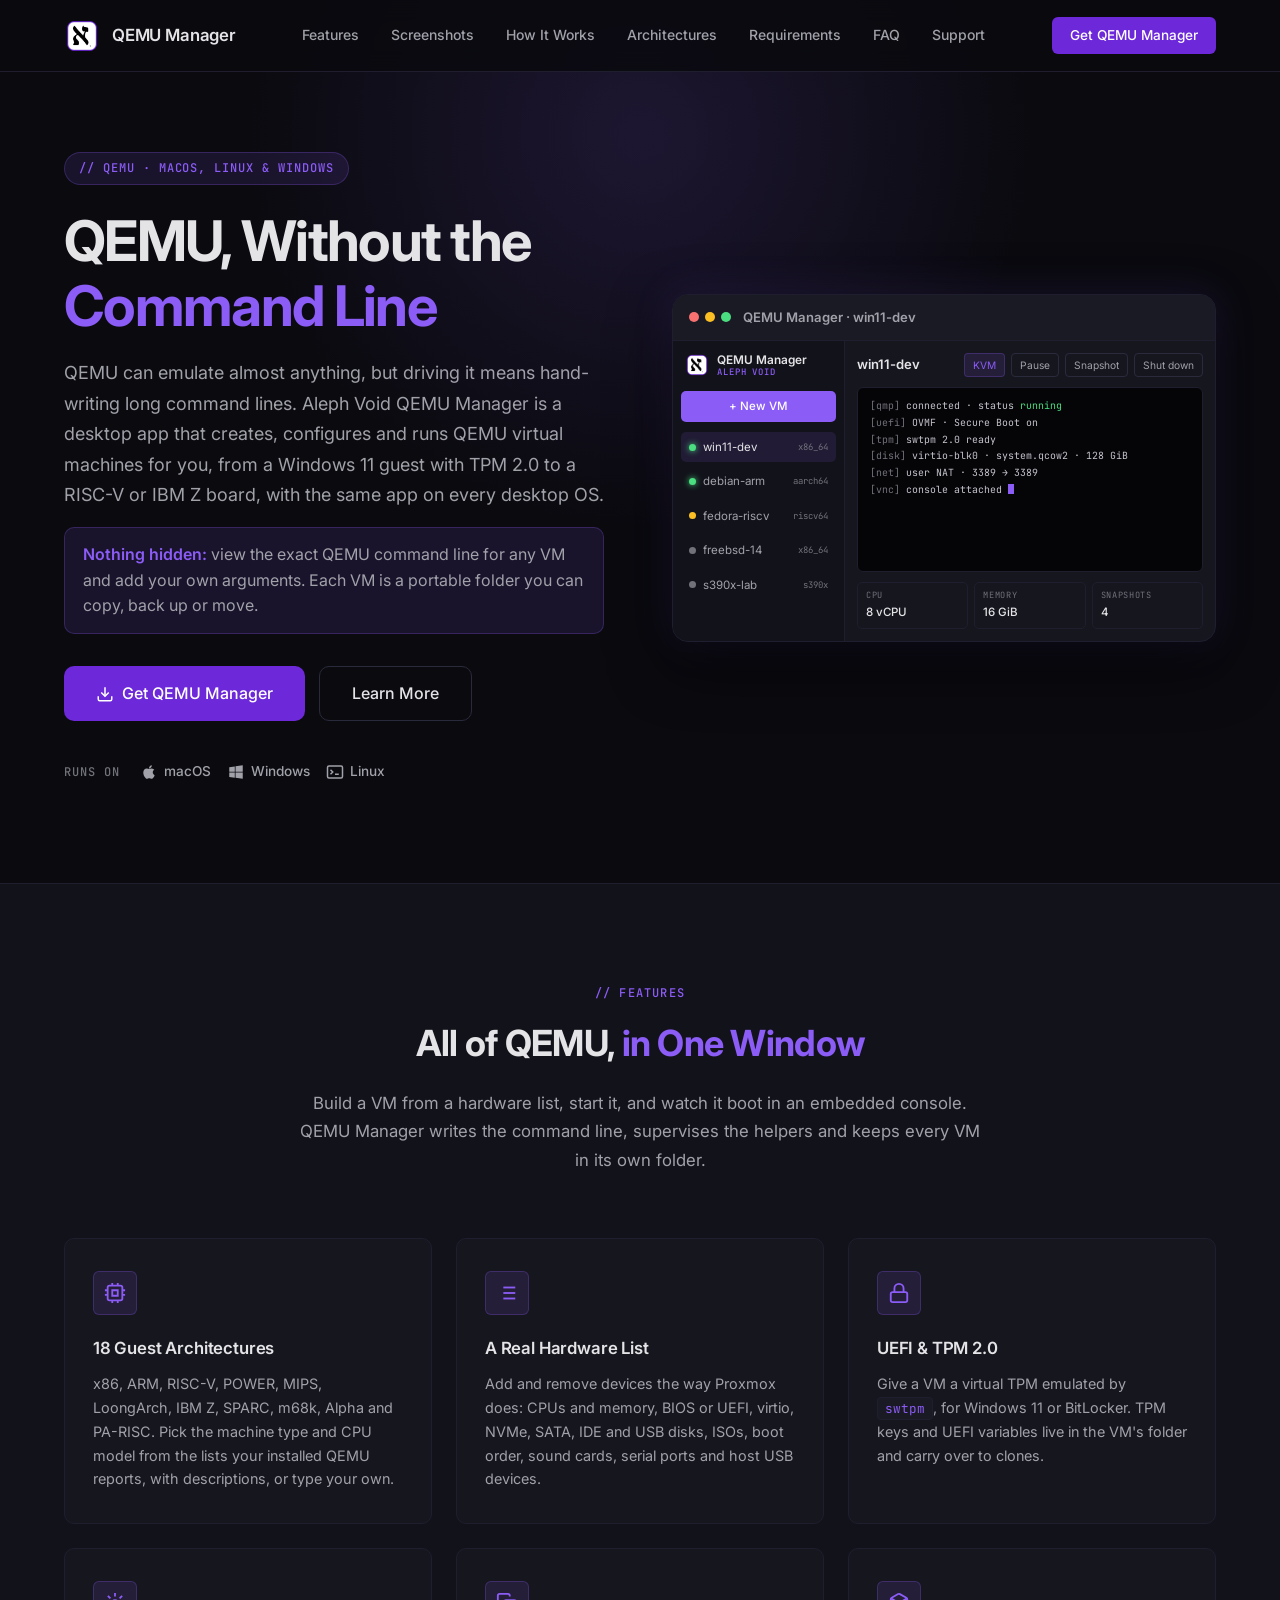
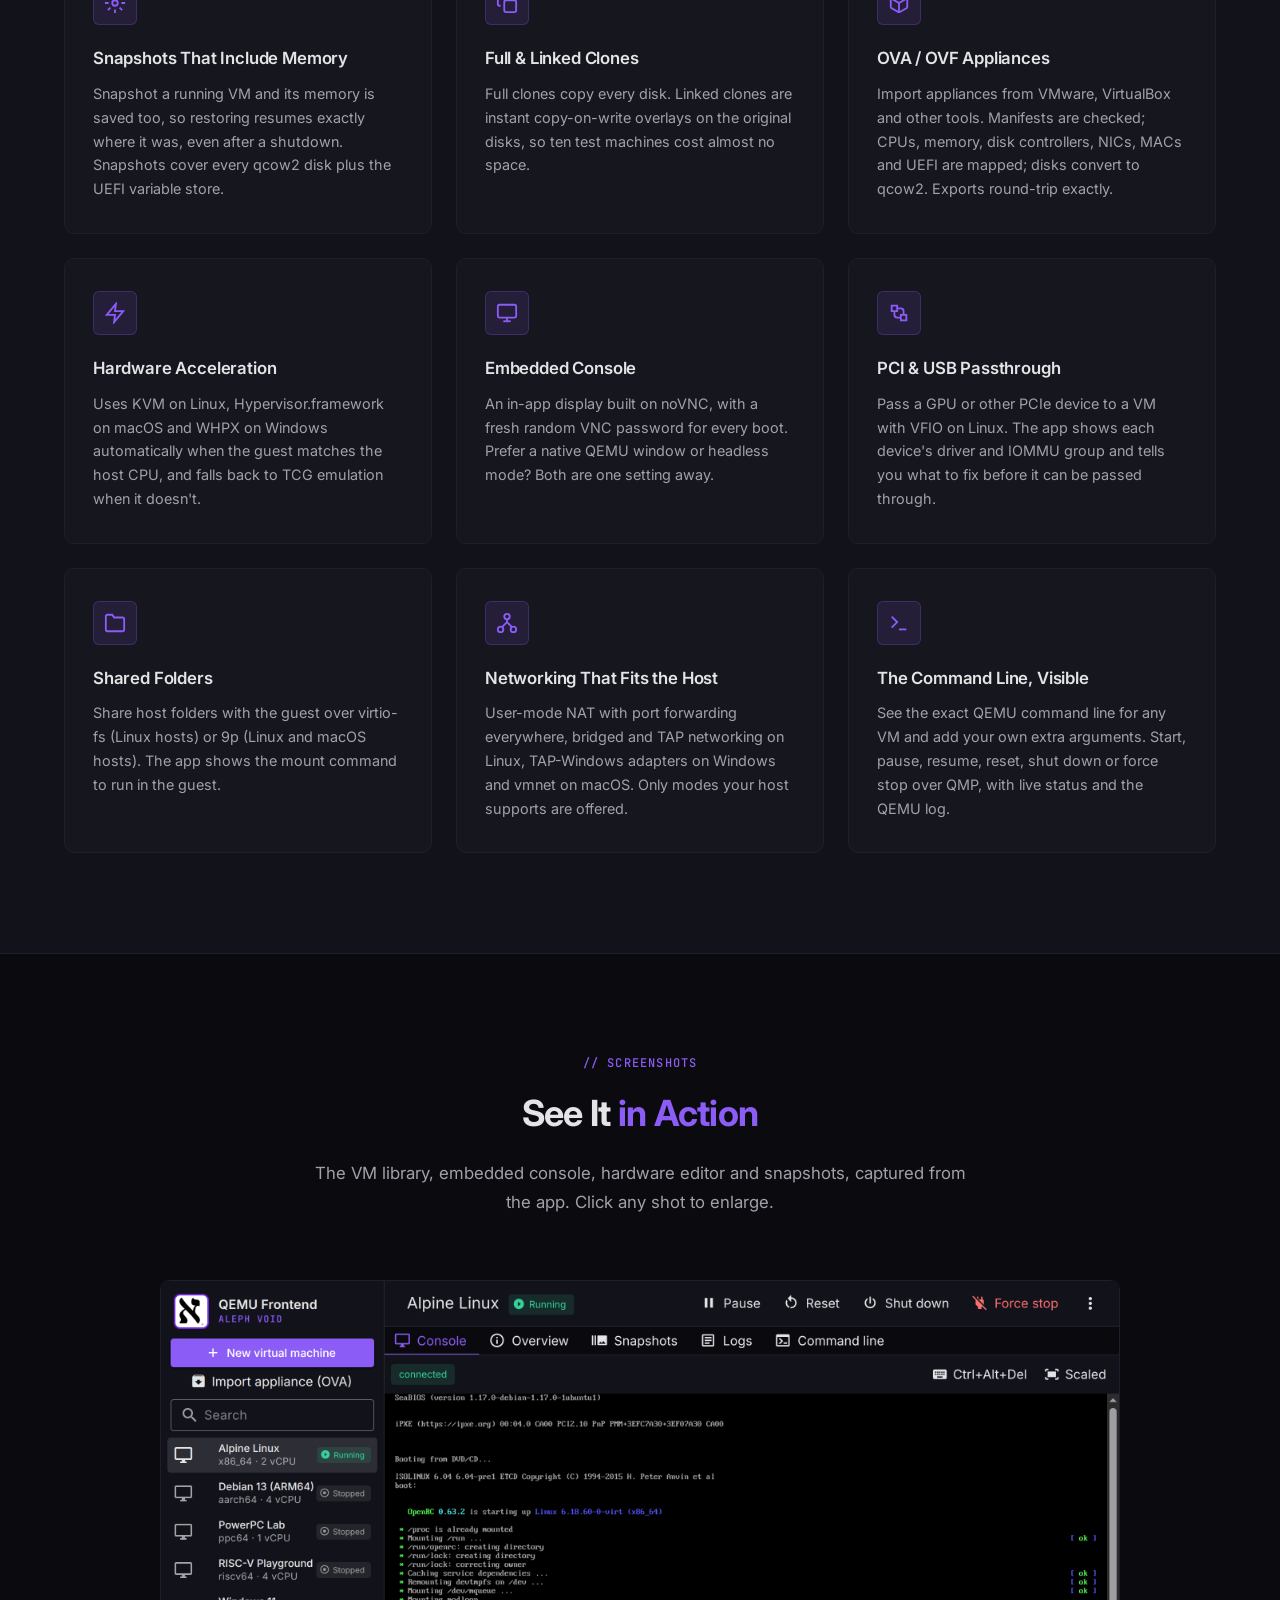
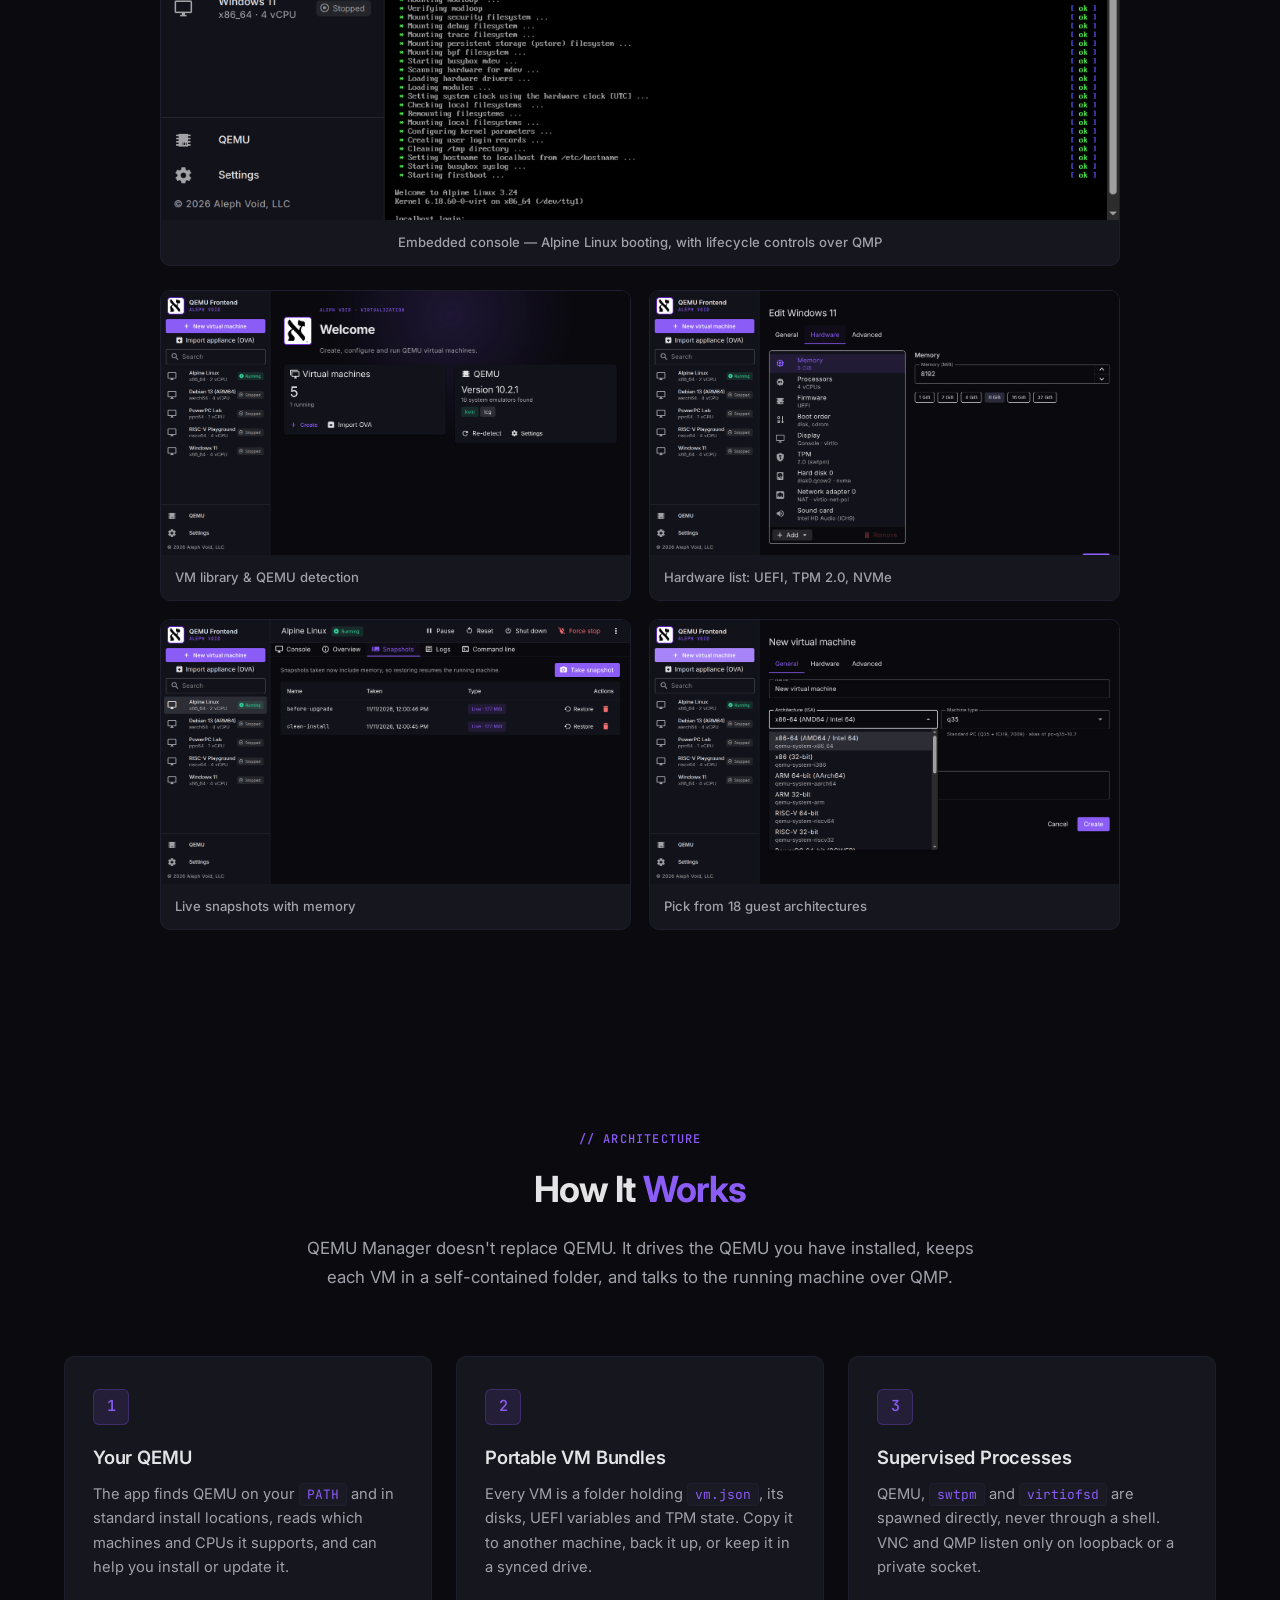
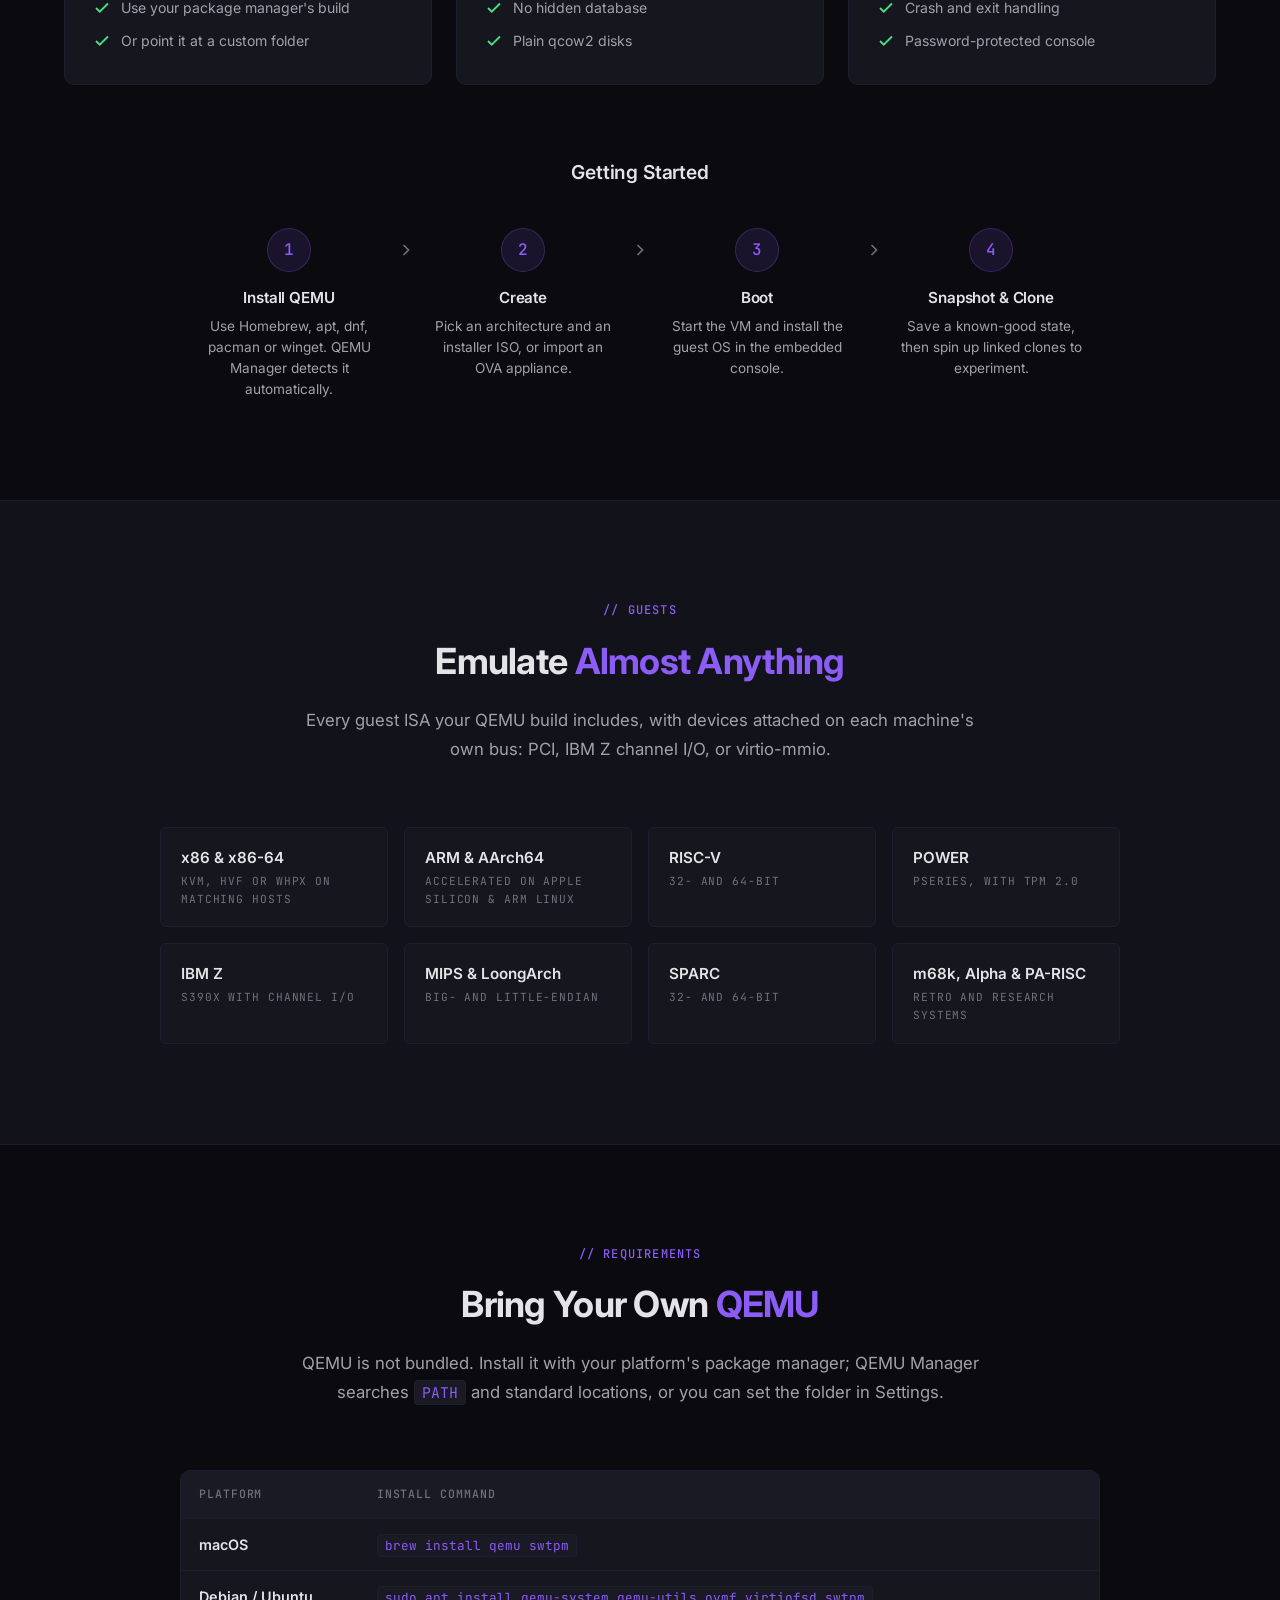
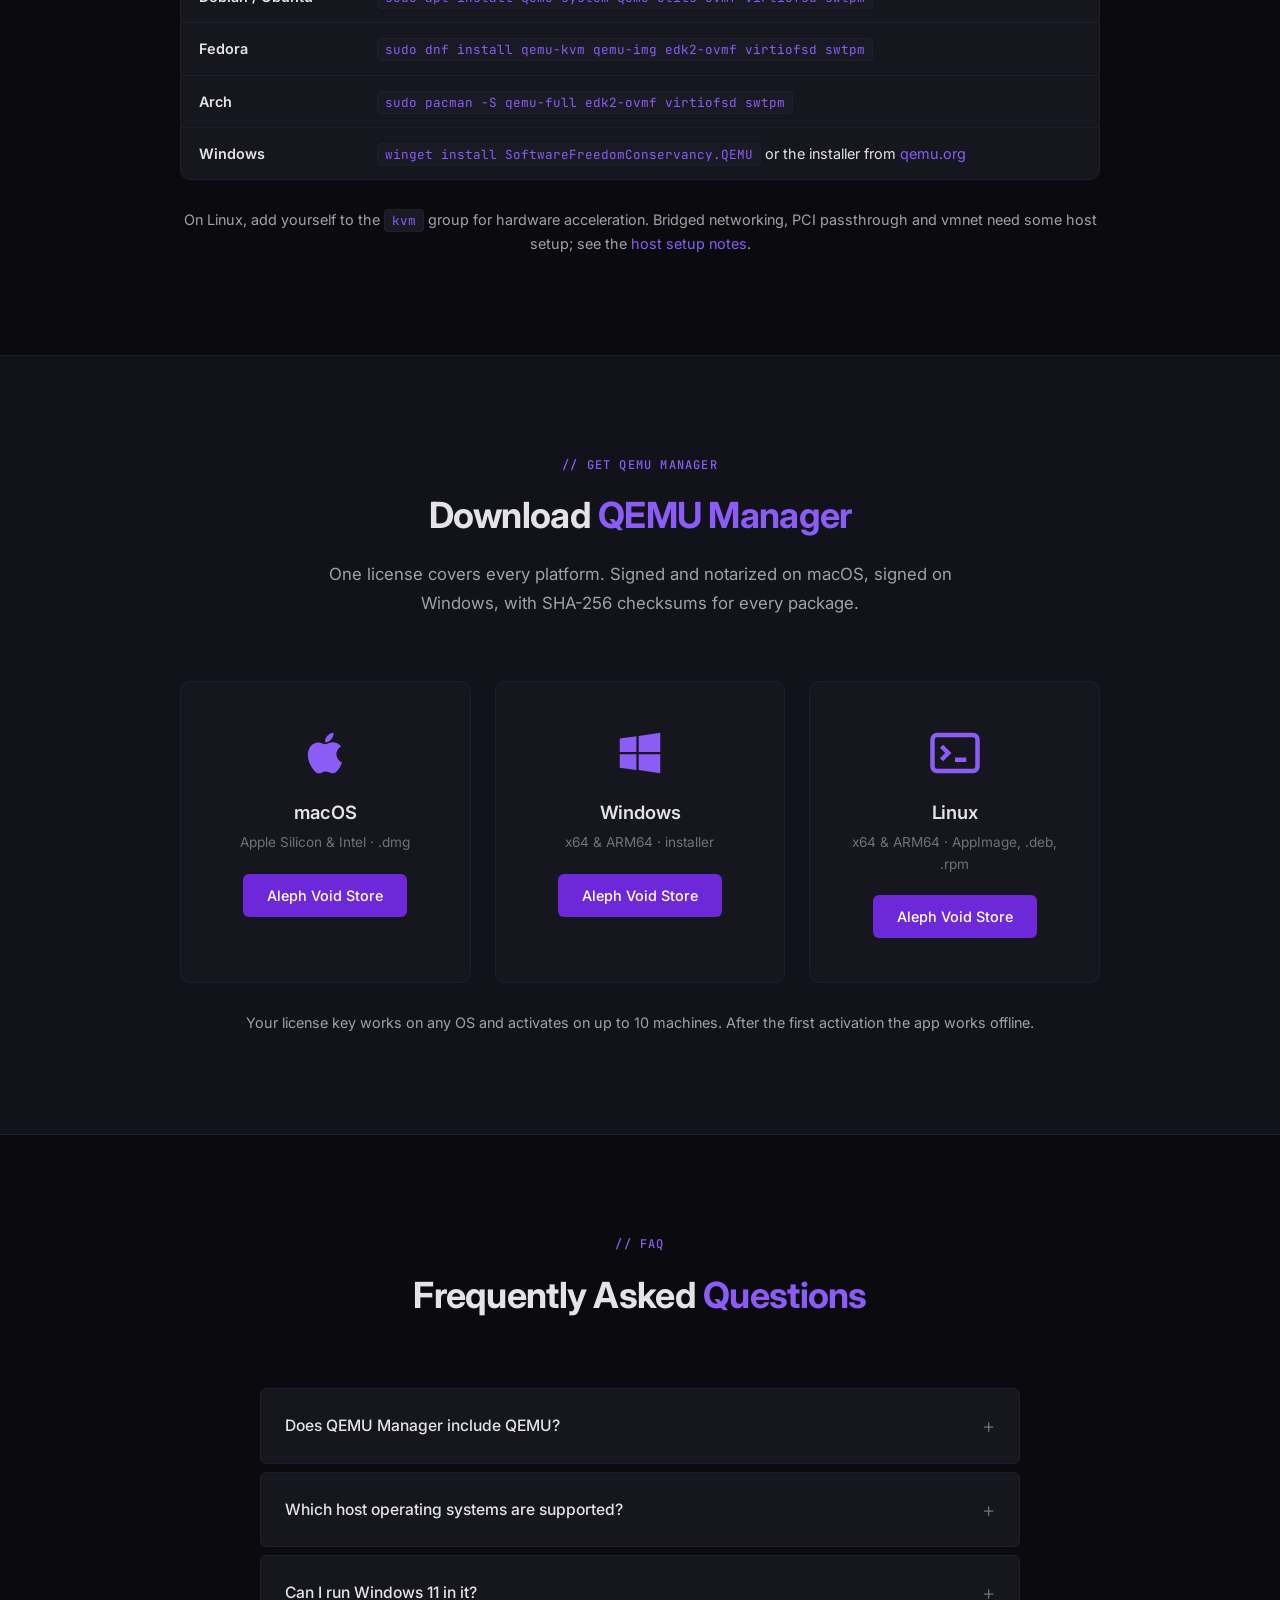
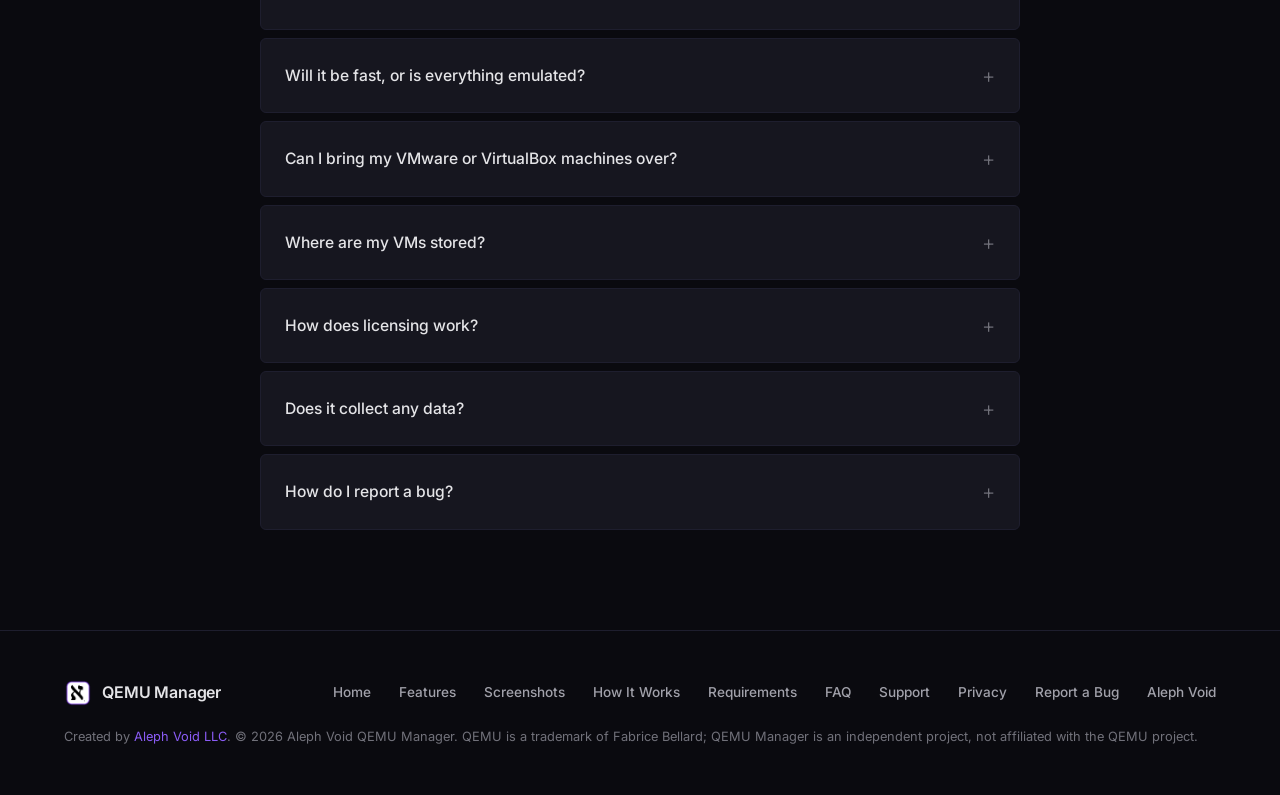
==== commit 766531c3: "Add app screenshots gallery Console, VM library, hardware list, snapshots and architecture picker, w" ====
--- a/index.html
+++ b/index.html
@@ -42,6 +42,7 @@
       </a>
       <div class="nav-links">
         <a href="#features">Features</a>
+        <a href="#screenshots">Screenshots</a>
         <a href="#how-it-works">How It Works</a>
         <a href="#architectures">Architectures</a>
         <a href="#requirements">Requirements</a>
@@ -57,6 +58,7 @@
     </div>
     <div class="mobile-menu" id="mobile-menu">
       <a href="#features">Features</a>
+      <a href="#screenshots">Screenshots</a>
       <a href="#how-it-works">How It Works</a>
       <a href="#architectures">Architectures</a>
       <a href="#requirements">Requirements</a>
@@ -250,6 +252,41 @@
     </div>
   </section>
 
+  <!-- Screenshots -->
+  <section id="screenshots" class="demos">
+    <div class="container">
+      <div class="section-header">
+        <span class="section-label">// Screenshots</span>
+        <h2>See It <span class="text-gradient">in Action</span></h2>
+        <p>The VM library, embedded console, hardware editor and snapshots, captured from the app. Click any shot to enlarge.</p>
+      </div>
+
+      <figure class="shot shot--featured">
+        <img src="assets/screenshots/console.png" alt="QEMU Manager embedded console showing Alpine Linux booting, with the VM library in the sidebar" />
+        <figcaption>Embedded console &mdash; Alpine Linux booting, with lifecycle controls over QMP</figcaption>
+      </figure>
+
+      <div class="shot-grid shot-grid--qm">
+        <figure class="shot">
+          <img src="assets/screenshots/library.png" alt="QEMU Manager welcome screen with five virtual machines and the detected QEMU version" loading="lazy" />
+          <figcaption>VM library &amp; QEMU detection</figcaption>
+        </figure>
+        <figure class="shot">
+          <img src="assets/screenshots/hardware.png" alt="QEMU Manager hardware list for a Windows 11 VM with UEFI, TPM 2.0 and an NVMe disk" loading="lazy" />
+          <figcaption>Hardware list: UEFI, TPM 2.0, NVMe</figcaption>
+        </figure>
+        <figure class="shot">
+          <img src="assets/screenshots/snapshots.png" alt="QEMU Manager snapshots tab with two live snapshots that include memory" loading="lazy" />
+          <figcaption>Live snapshots with memory</figcaption>
+        </figure>
+        <figure class="shot">
+          <img src="assets/screenshots/architectures.png" alt="QEMU Manager new VM form with the guest architecture menu open" loading="lazy" />
+          <figcaption>Pick from 18 guest architectures</figcaption>
+        </figure>
+      </div>
+    </div>
+  </section>
+
   <!-- How It Works -->
   <section id="how-it-works" class="how-it-works">
     <div class="container">
@@ -430,19 +467,19 @@
         <p>One license covers every platform. Signed and notarized on macOS, signed on Windows, with SHA-256 checksums for every package.</p>
       </div>
       <div class="install-grid install-grid--3">
-        <a href="https://store.alephvoid.com/l/qemu-manager" class="install-card">
+        <a href="https://qemu-manager.store.alephvoid.com/l/qemu-manager" class="install-card">
           <svg class="install-platform-icon" viewBox="0 0 24 24" fill="currentColor"><path d="M17.05 20.28c-.98.95-2.05.8-3.08.35-1.09-.46-2.09-.48-3.24 0-1.44.62-2.2.44-3.06-.35C2.79 15.25 3.51 7.59 9.05 7.31c1.35.07 2.29.74 3.08.8 1.18-.24 2.31-.93 3.57-.84 1.51.12 2.65.72 3.4 1.8-3.12 1.87-2.38 5.98.48 7.13-.57 1.5-1.31 2.99-2.54 4.09zM12.03 7.25c-.15-2.23 1.66-4.07 3.74-4.25.29 2.58-2.34 4.5-3.74 4.25z"/></svg>
           <h3>macOS</h3>
           <p>Apple Silicon &amp; Intel &middot; .dmg</p>
           <span class="install-btn">Aleph Void Store</span>
         </a>
-        <a href="https://store.alephvoid.com/l/qemu-manager" class="install-card">
+        <a href="https://qemu-manager.store.alephvoid.com/l/qemu-manager" class="install-card">
           <svg class="install-platform-icon" viewBox="0 0 24 24" fill="currentColor"><path d="M3 5.6l7.4-1v7H3V5.6zm8.4-1.2L21 3v8.6h-9.6V4.4zM3 12.6h7.4v7l-7.4-1v-6zm8.4 0H21V21l-9.6-1.4v-7z"/></svg>
           <h3>Windows</h3>
           <p>x64 &amp; ARM64 &middot; installer</p>
           <span class="install-btn">Aleph Void Store</span>
         </a>
-        <a href="https://store.alephvoid.com/l/qemu-manager" class="install-card">
+        <a href="https://qemu-manager.store.alephvoid.com/l/qemu-manager" class="install-card">
           <svg class="install-platform-icon" viewBox="0 0 24 24" fill="none" stroke="currentColor" stroke-width="2"><rect x="2" y="4" width="20" height="16" rx="2"/><polyline points="6 9 9 12 6 15"/><line x1="12" y1="15" x2="17" y2="15"/></svg>
           <h3>Linux</h3>
           <p>x64 &amp; ARM64 &middot; AppImage, .deb, .rpm</p>
@@ -512,6 +549,7 @@
         <div class="footer-links">
           <a href="index.html">Home</a>
           <a href="#features">Features</a>
+          <a href="#screenshots">Screenshots</a>
           <a href="#how-it-works">How It Works</a>
           <a href="#requirements">Requirements</a>
           <a href="#faq">FAQ</a>
@@ -525,6 +563,12 @@
     </div>
   </footer>
 
+  <!-- Lightbox -->
+  <div class="lightbox" id="lightbox" aria-hidden="true">
+    <button class="lightbox-close" id="lightbox-close" aria-label="Close">&times;</button>
+    <img id="lightbox-img" src="" alt="" />
+  </div>
+
   <script src="main.js"></script>
 </body>
 </html>
--- a/styles.css
+++ b/styles.css
@@ -1608,3 +1608,29 @@
   .qm-side { display: none; }
   .req-table th, .req-table td { padding: 12px 14px; }
 }
+
+/* Screenshot gallery (16:9 app captures) */
+.shot-grid.shot-grid--qm .shot img {
+  aspect-ratio: 16 / 9;
+  object-fit: cover;
+  object-position: top left;
+}
+.shot.shot--featured {
+  max-width: 960px;
+  margin: 0 auto 24px;
+}
+.shot.shot--featured img {
+  display: block;
+  width: 100%;
+  aspect-ratio: 16 / 9;
+  object-fit: contain;
+}
+.shot.shot--featured figcaption { text-align: center; }
+.shot-grid.shot-grid--qm {
+  grid-template-columns: repeat(2, 1fr);
+  max-width: 960px;
+  margin: 0 auto;
+}
+@media (max-width: 480px) {
+  .shot-grid.shot-grid--qm { grid-template-columns: 1fr; }
+}
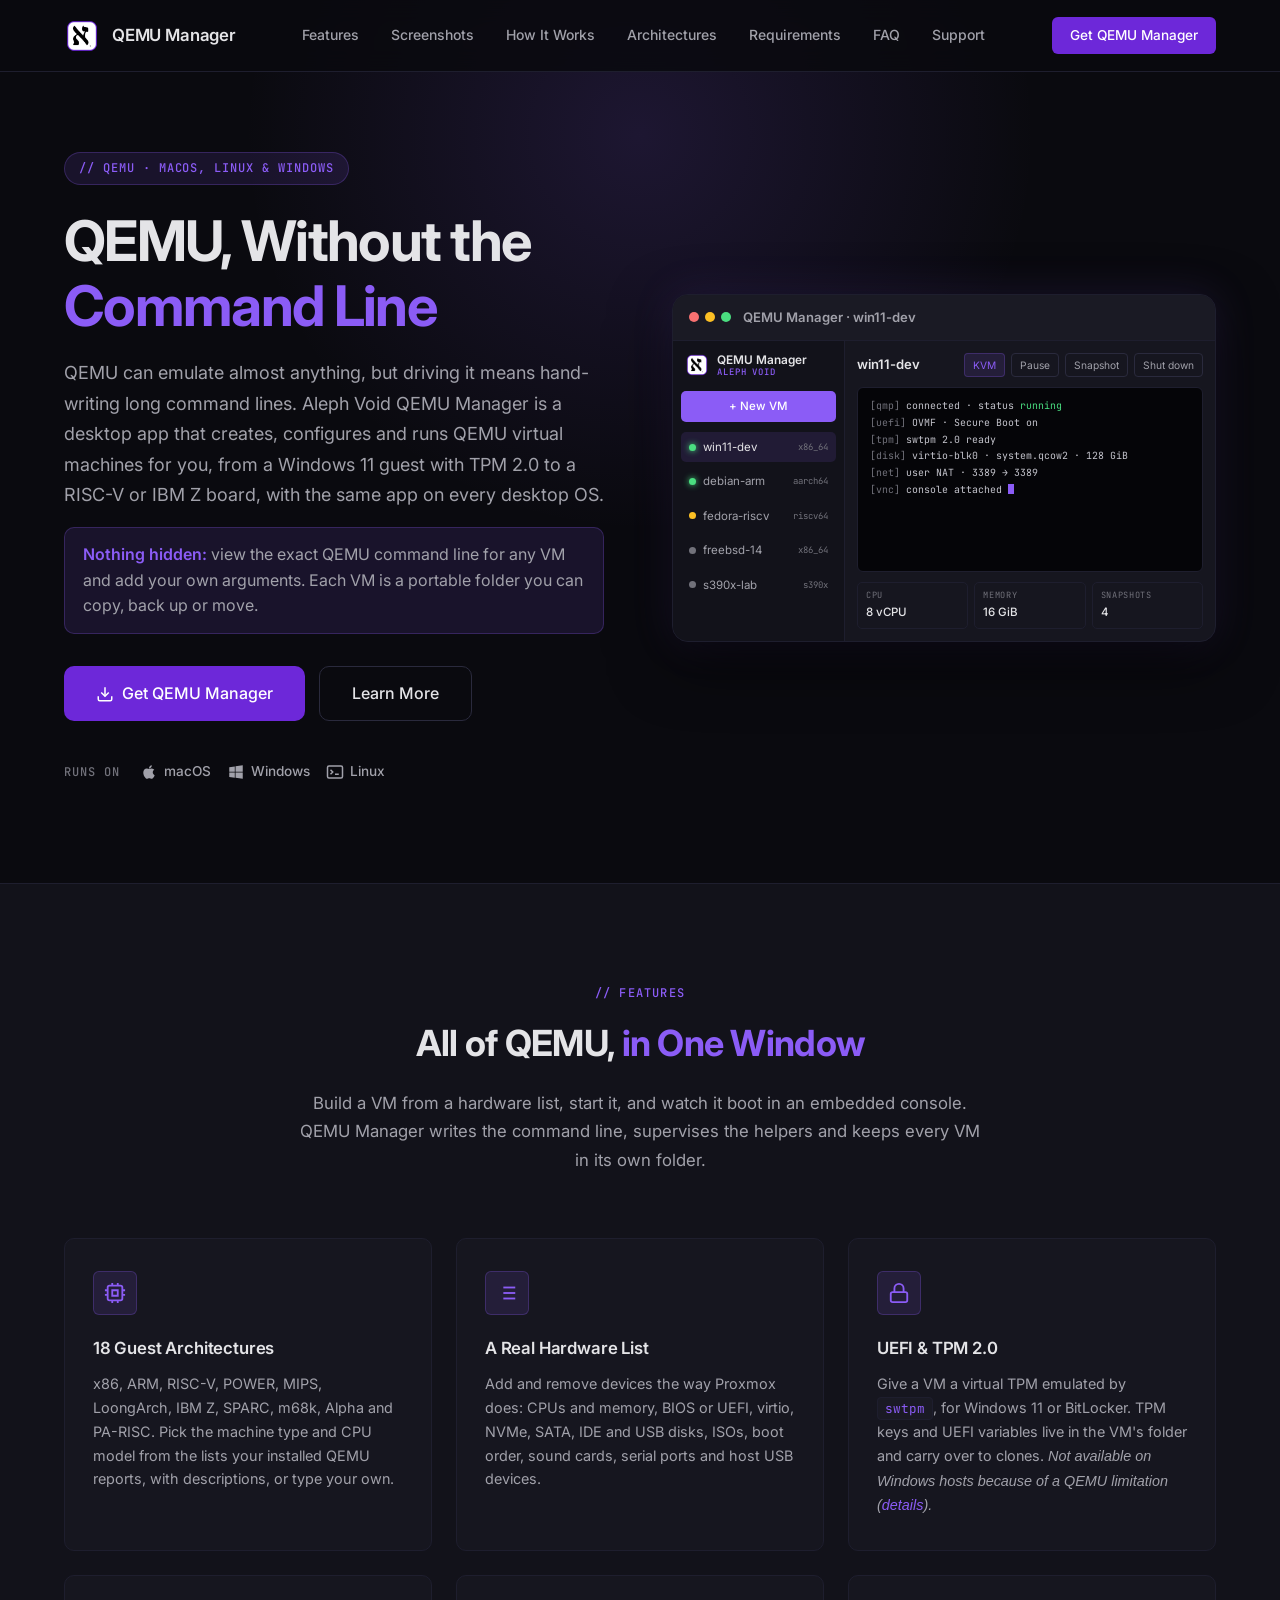
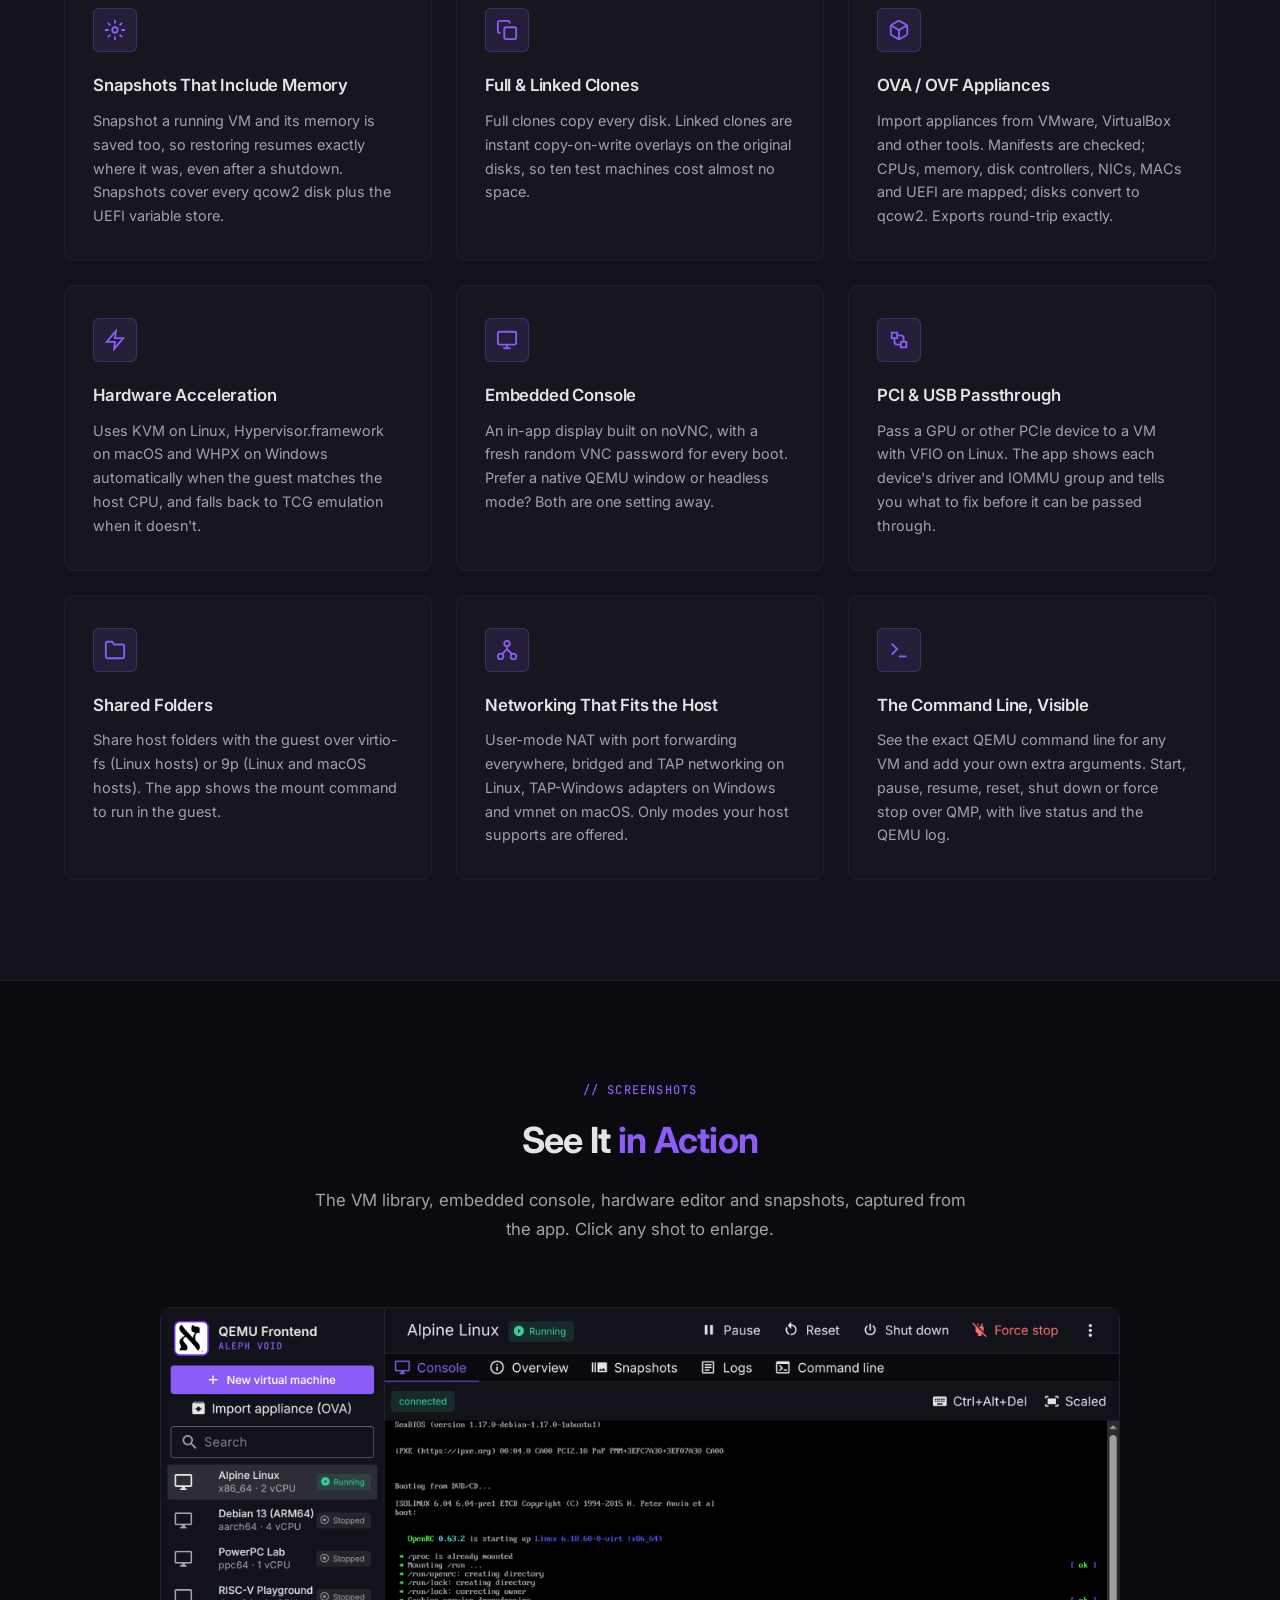
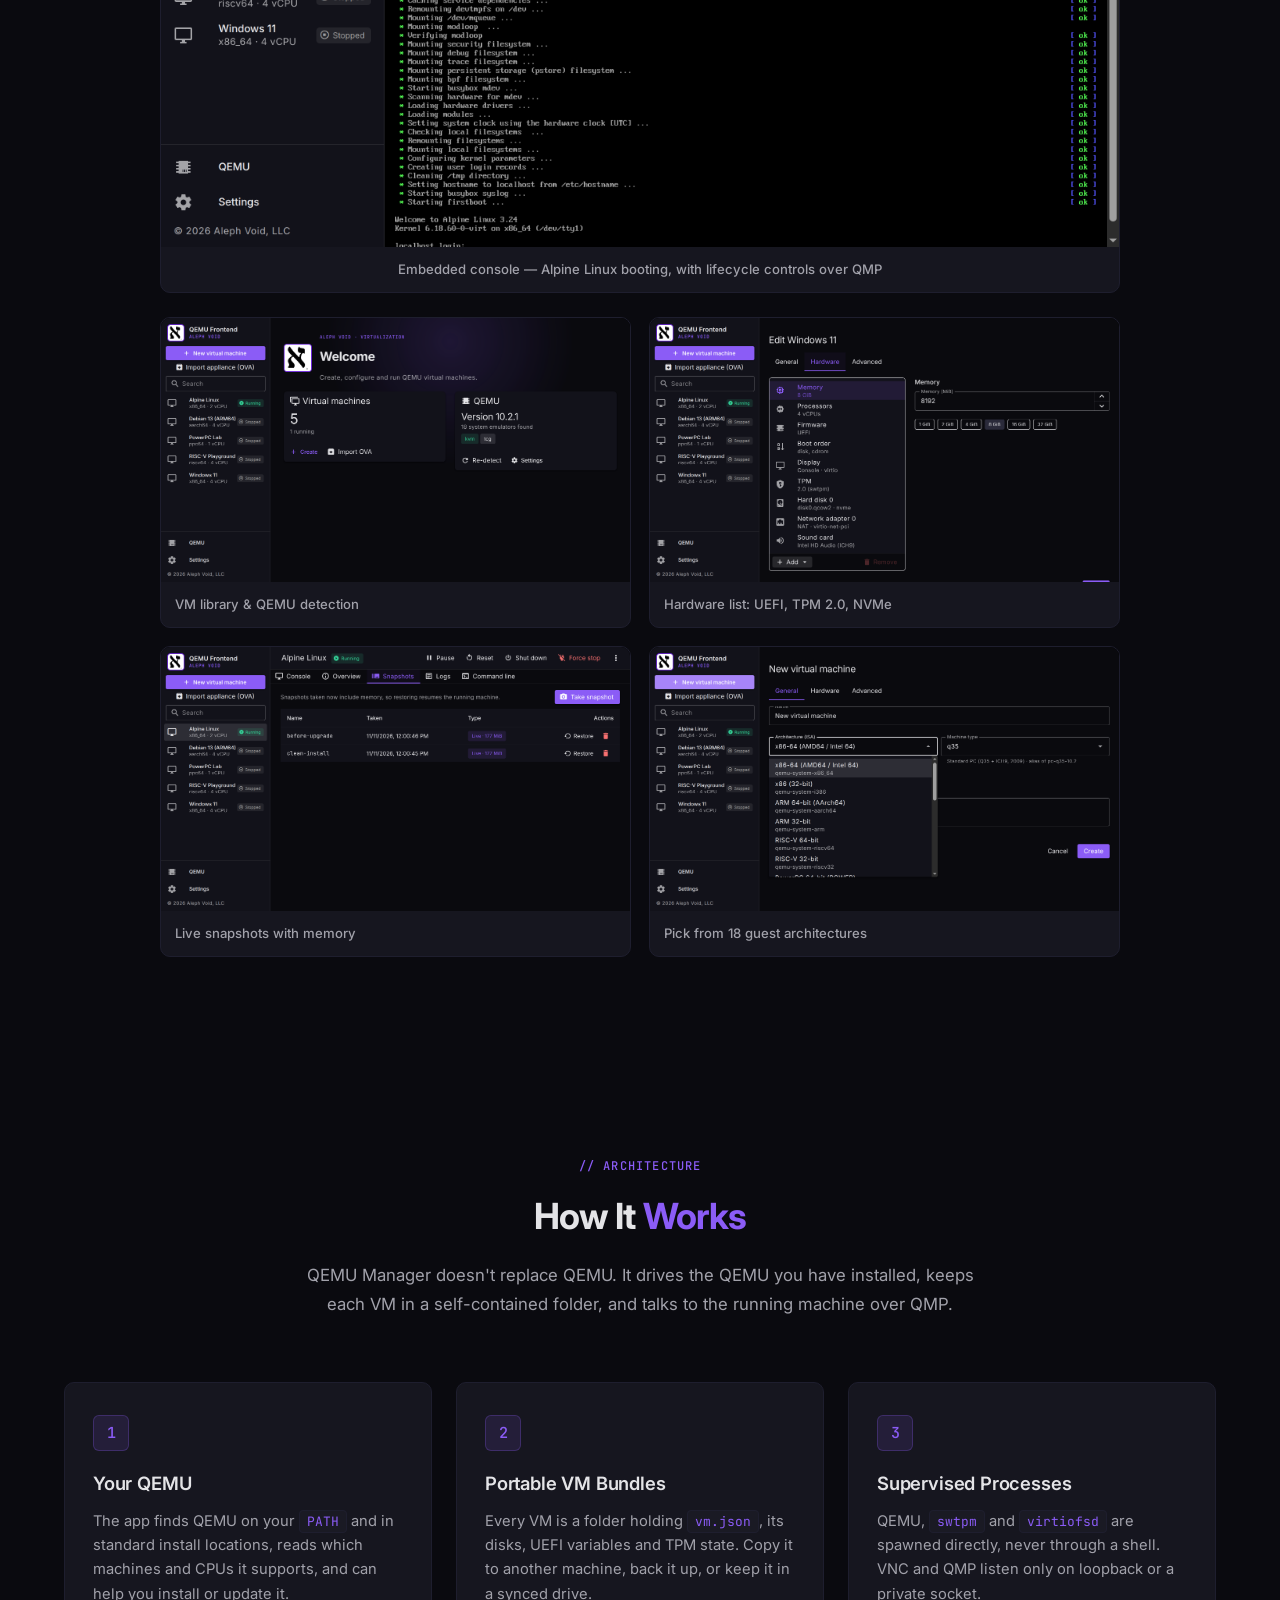
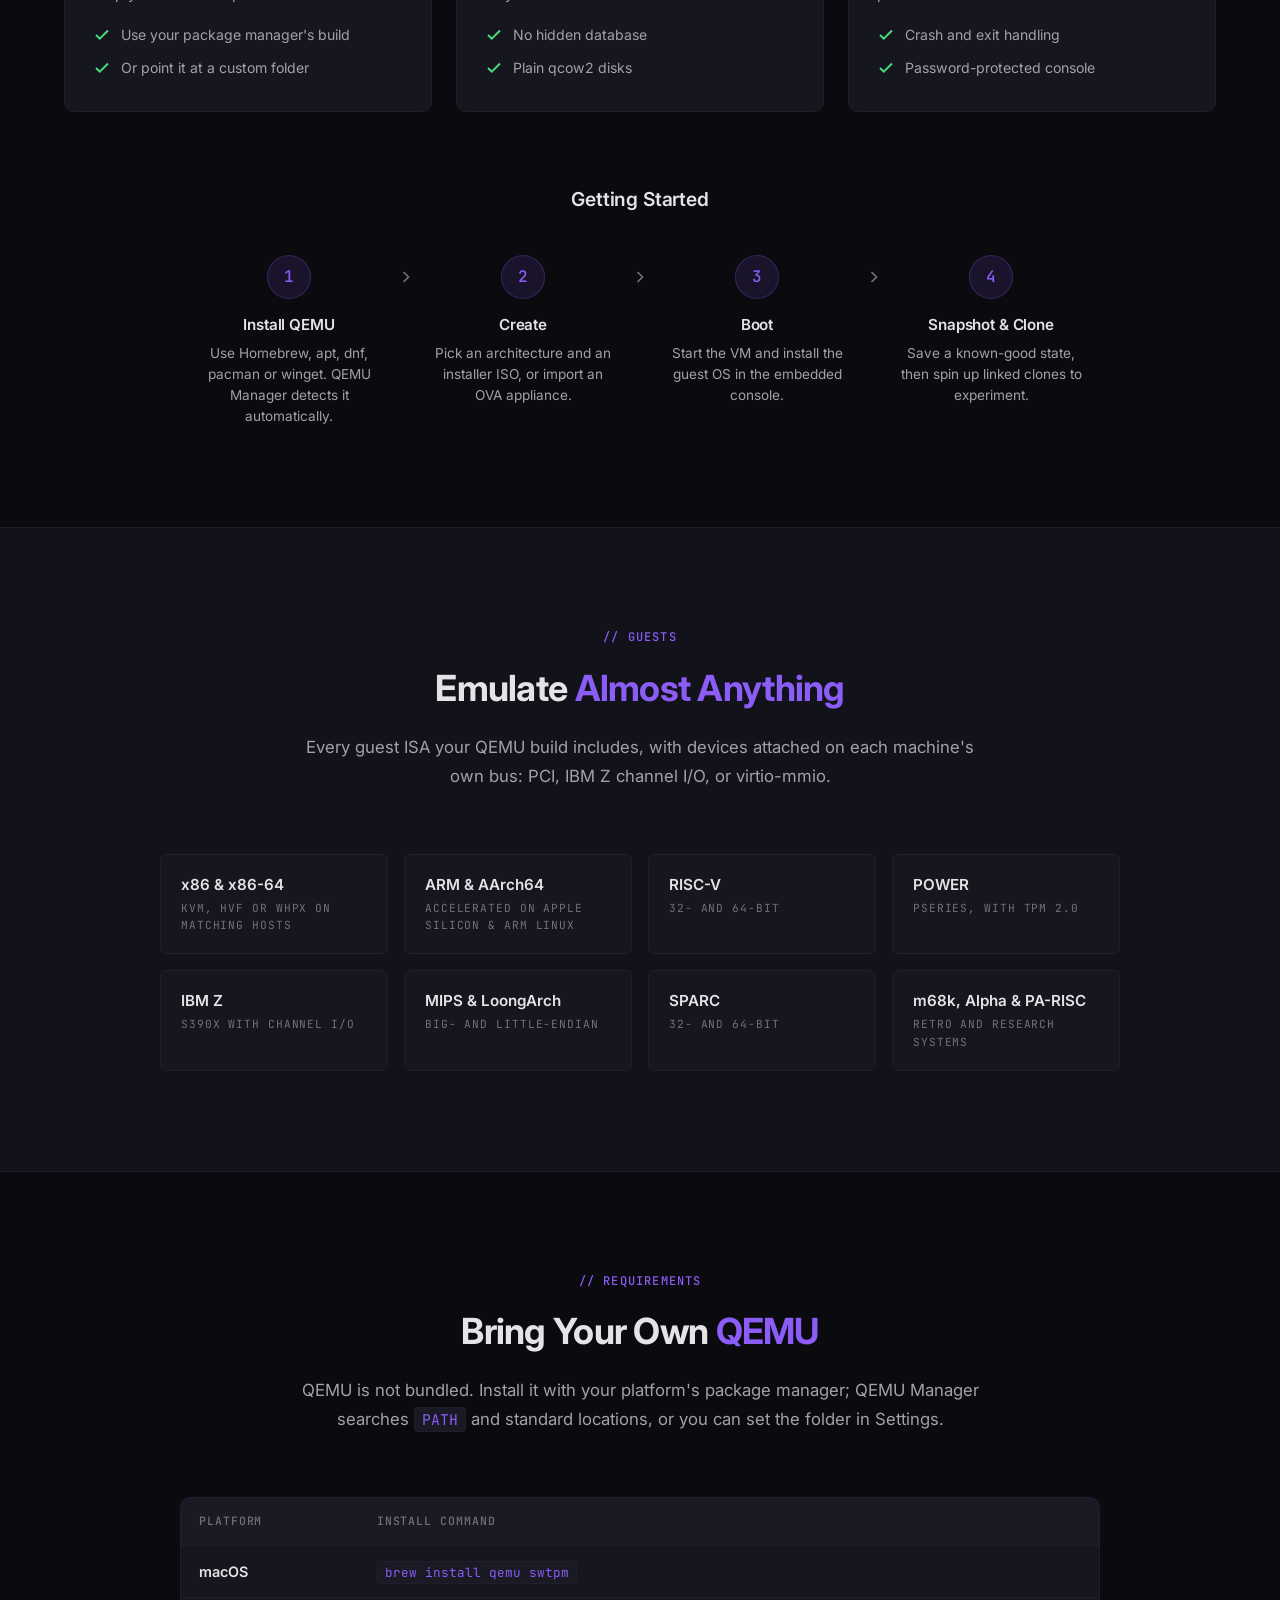
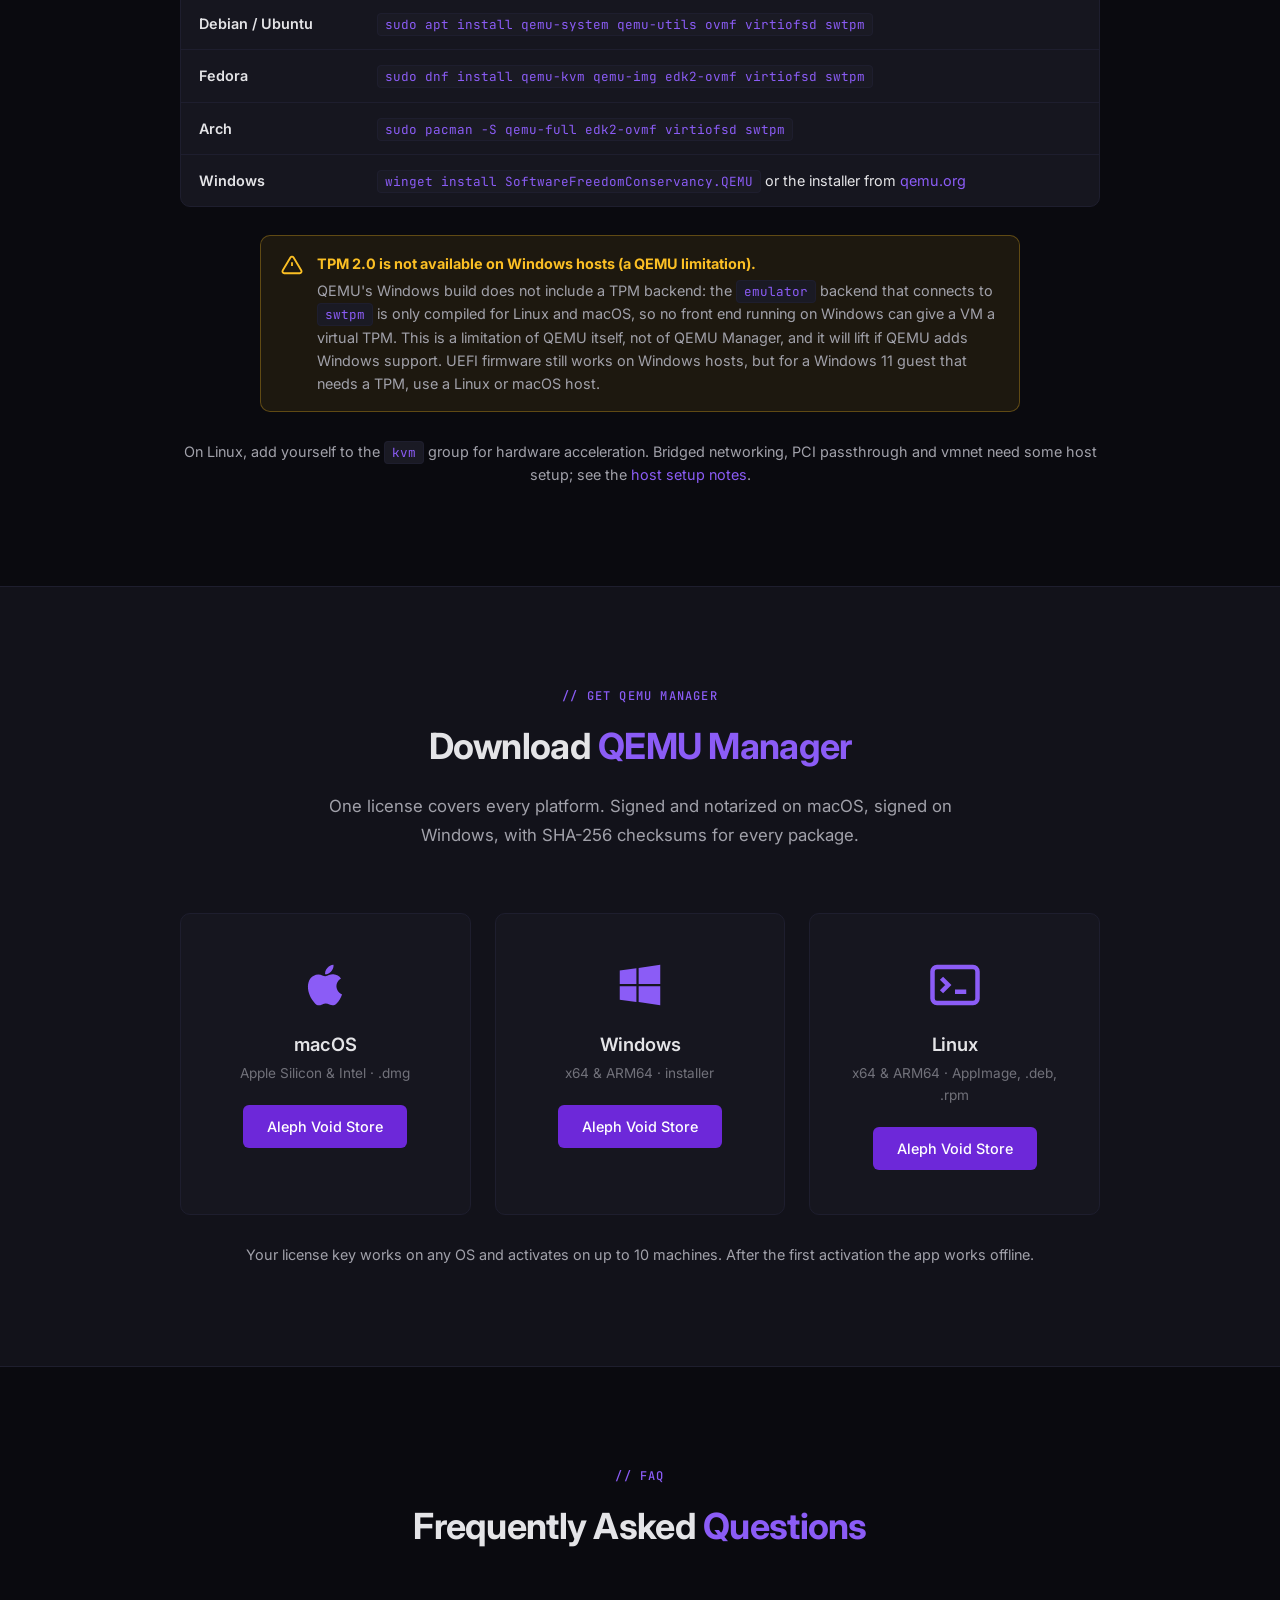
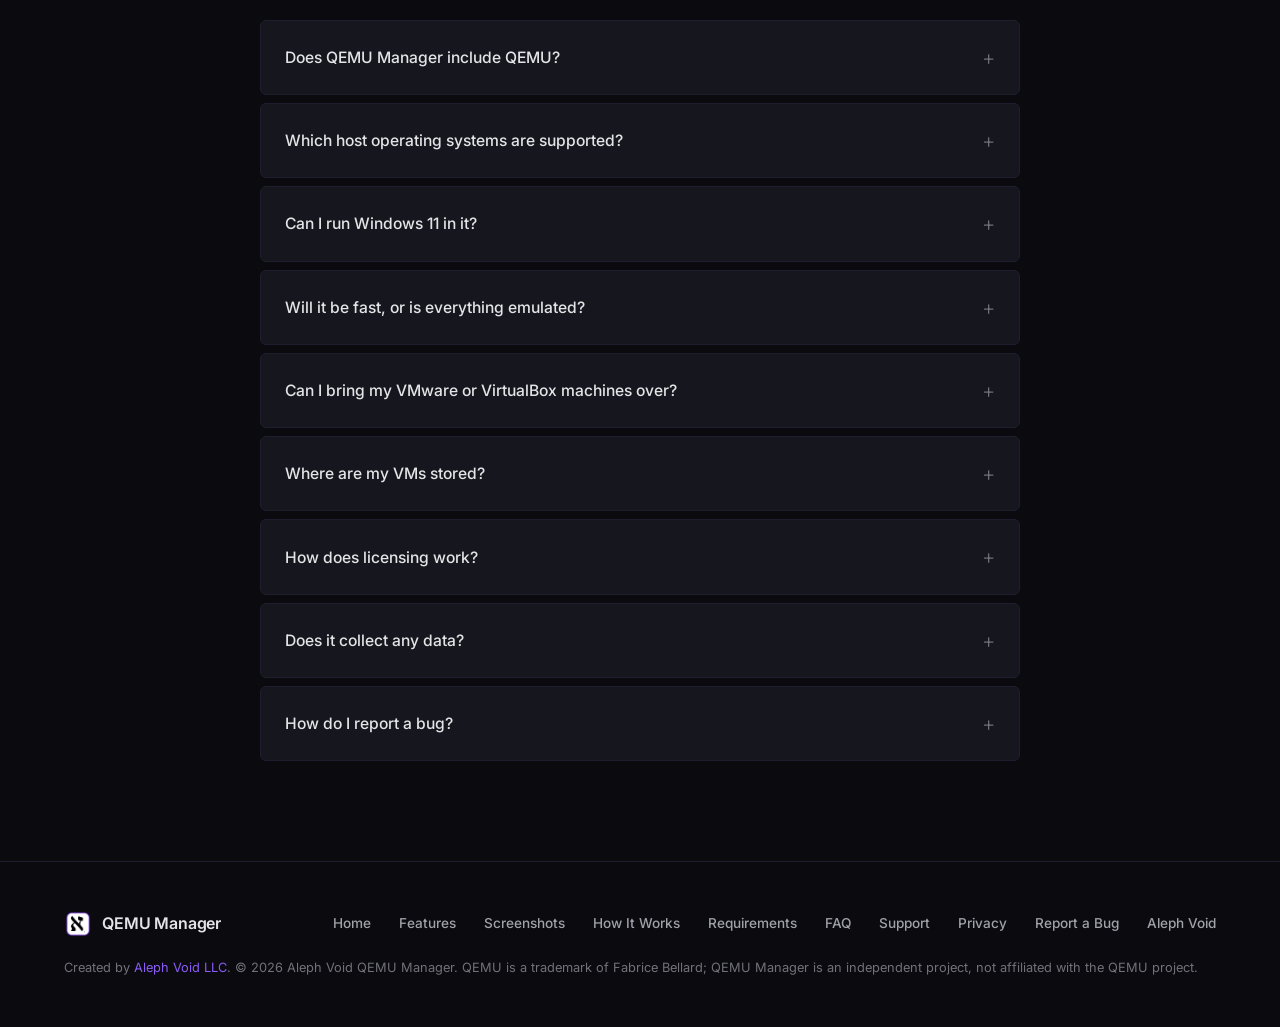
==== commit 3ce5fea6: "Add Windows host TPM disclaimer explaining the QEMU limitation Co-Authored-By: Claude Opus 5.5 <nore" ====
--- a/index.html
+++ b/index.html
@@ -183,7 +183,7 @@
             <svg viewBox="0 0 24 24" fill="none" stroke="currentColor" stroke-width="2"><rect x="3" y="11" width="18" height="11" rx="2"/><path d="M7 11V7a5 5 0 0 1 10 0v4"/></svg>
           </div>
           <h3>UEFI &amp; TPM 2.0</h3>
-          <p>Give a VM a virtual TPM emulated by <code>swtpm</code>, for Windows&nbsp;11 or BitLocker. TPM keys and UEFI variables live in the VM's folder and carry over to clones.</p>
+          <p>Give a VM a virtual TPM emulated by <code>swtpm</code>, for Windows&nbsp;11 or BitLocker. TPM keys and UEFI variables live in the VM's folder and carry over to clones. <em>Not available on Windows hosts because of a QEMU limitation (<a href="#windows-tpm">details</a>).</em></p>
         </div>
         <div class="feature-card">
           <div class="feature-icon">
@@ -453,6 +453,13 @@
             <tr><td>Windows</td><td><code>winget install SoftwareFreedomConservancy.QEMU</code> or the installer from <a href="https://www.qemu.org/download/" target="_blank" rel="noopener">qemu.org</a></td></tr>
           </tbody>
         </table>
+      </div>
+      <div id="windows-tpm" class="install-warning" role="note" style="max-width: 760px;">
+        <svg viewBox="0 0 24 24" fill="none" stroke="currentColor" stroke-width="2" aria-hidden="true"><path d="M10.29 3.86 1.82 18a2 2 0 0 0 1.71 3h16.94a2 2 0 0 0 1.71-3L13.71 3.86a2 2 0 0 0-3.42 0z"/><line x1="12" y1="9" x2="12" y2="13"/><line x1="12" y1="17" x2="12.01" y2="17"/></svg>
+        <div>
+          <strong>TPM 2.0 is not available on Windows hosts (a QEMU limitation).</strong>
+          QEMU's Windows build does not include a TPM backend: the <code>emulator</code> backend that connects to <code>swtpm</code> is only compiled for Linux and macOS, so no front end running on Windows can give a VM a virtual TPM. This is a limitation of QEMU itself, not of QEMU Manager, and it will lift if QEMU adds Windows support. UEFI firmware still works on Windows hosts, but for a Windows&nbsp;11 guest that needs a TPM, use a Linux or macOS host.
+        </div>
       </div>
       <p class="install-note">On Linux, add yourself to the <code>kvm</code> group for hardware acceleration. Bridged networking, PCI passthrough and vmnet need some host setup; see the <a href="support.html#host-setup">host setup notes</a>.</p>
     </div>
@@ -504,11 +511,11 @@
         </details>
         <details class="faq-item">
           <summary>Which host operating systems are supported?</summary>
-          <p>macOS (Apple Silicon and Intel), Windows (x64 and ARM64) and Linux (x64 and ARM64). Some features depend on the host: PCI passthrough and virtio-fs are Linux-only, 9p shared folders need a Linux or macOS host, and TPM 2.0 is unavailable on Windows hosts because QEMU's Windows build has no TPM emulator backend.</p>
+          <p>macOS (Apple Silicon and Intel), Windows (x64 and ARM64) and Linux (x64 and ARM64). Some features depend on the host: PCI passthrough and virtio-fs are Linux-only, 9p shared folders need a Linux or macOS host, and TPM 2.0 is unavailable on Windows hosts. That last one is a limitation of QEMU, not QEMU Manager: QEMU's Windows build has no TPM emulator backend (<a href="#windows-tpm">details</a>).</p>
         </details>
         <details class="faq-item">
           <summary>Can I run Windows 11 in it?</summary>
-          <p>Yes. Windows&nbsp;11 needs UEFI firmware and a TPM&nbsp;2.0. Install <code>swtpm</code> on a Linux or macOS host, choose UEFI and add a TPM in the VM's hardware list. On an x86-64 host with KVM, Hypervisor.framework or WHPX it runs with hardware acceleration.</p>
+          <p>Yes. Windows&nbsp;11 needs UEFI firmware and a TPM&nbsp;2.0. TPM is not available on Windows hosts because of a QEMU limitation, so use a Linux or macOS host: install <code>swtpm</code>, choose UEFI and add a TPM in the VM's hardware list. On an x86-64 host with KVM, Hypervisor.framework or WHPX it runs with hardware acceleration.</p>
         </details>
         <details class="faq-item">
           <summary>Will it be fast, or is everything emulated?</summary>
